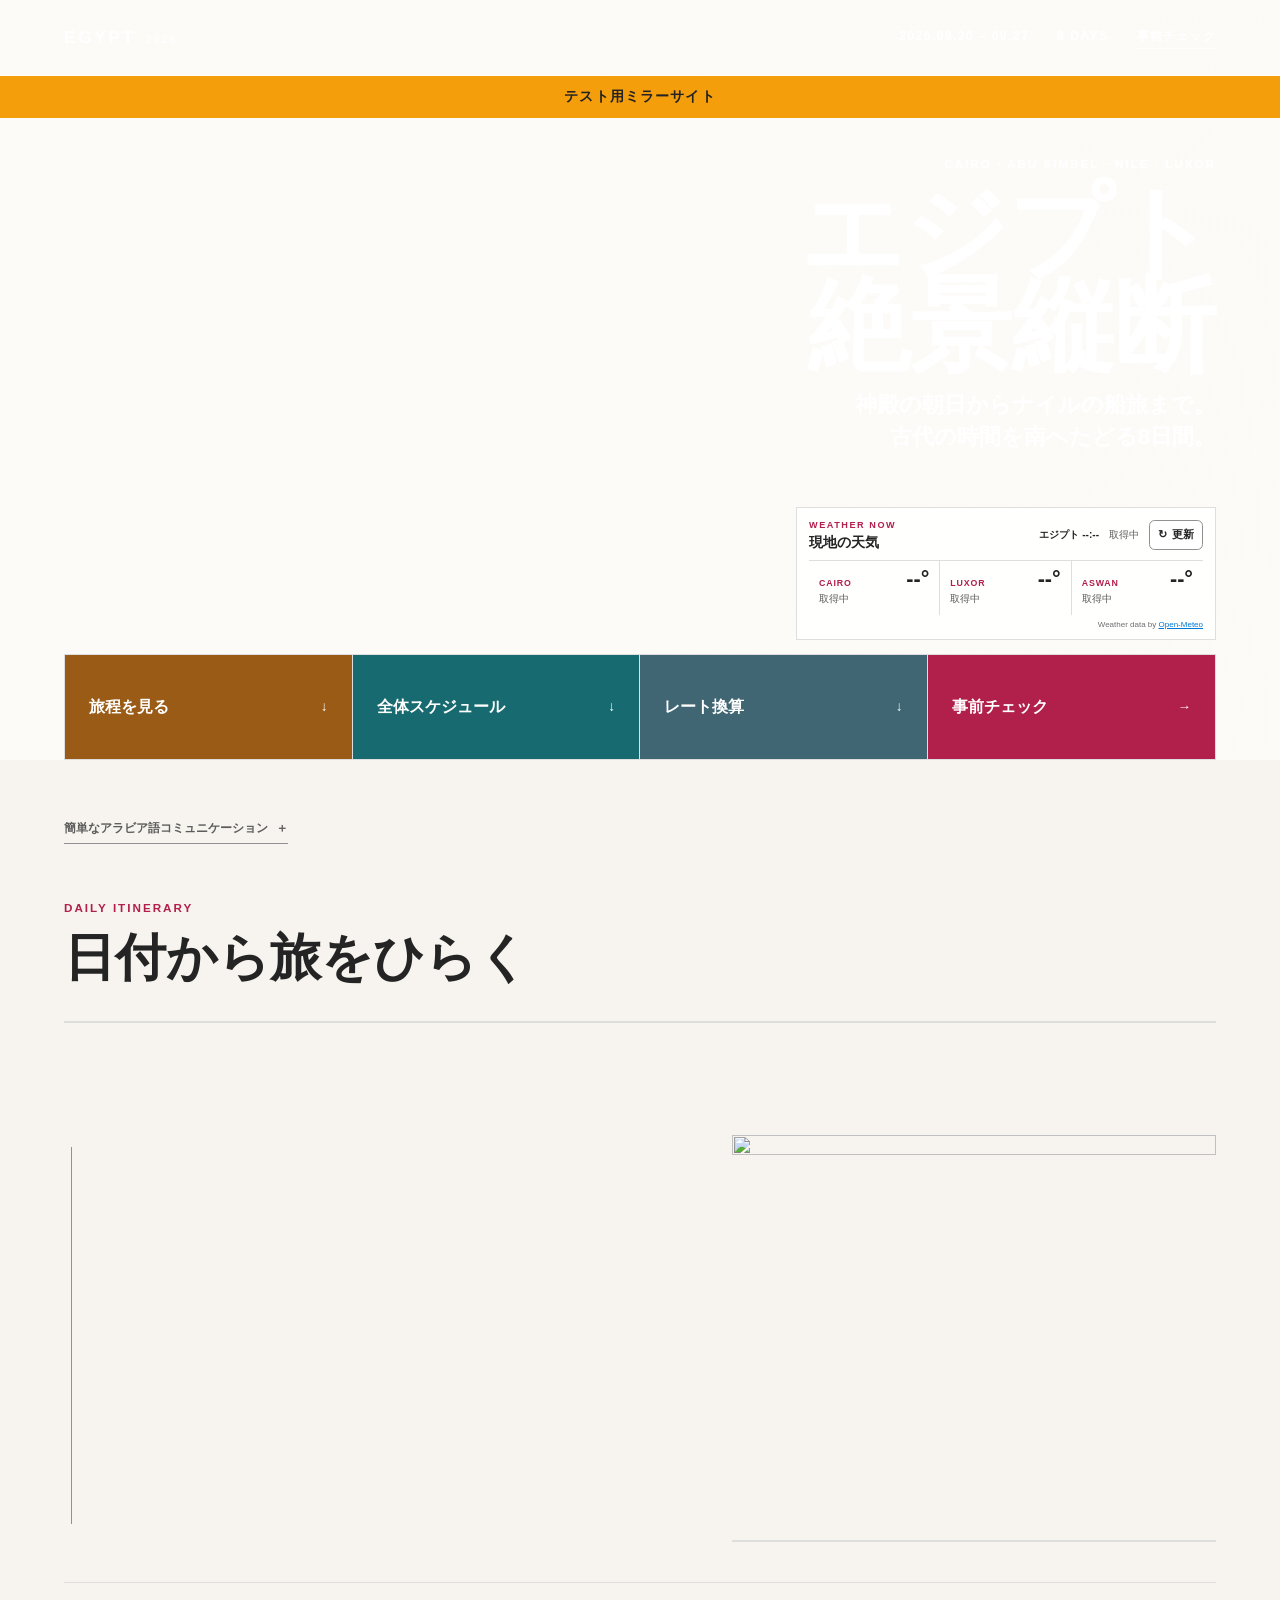
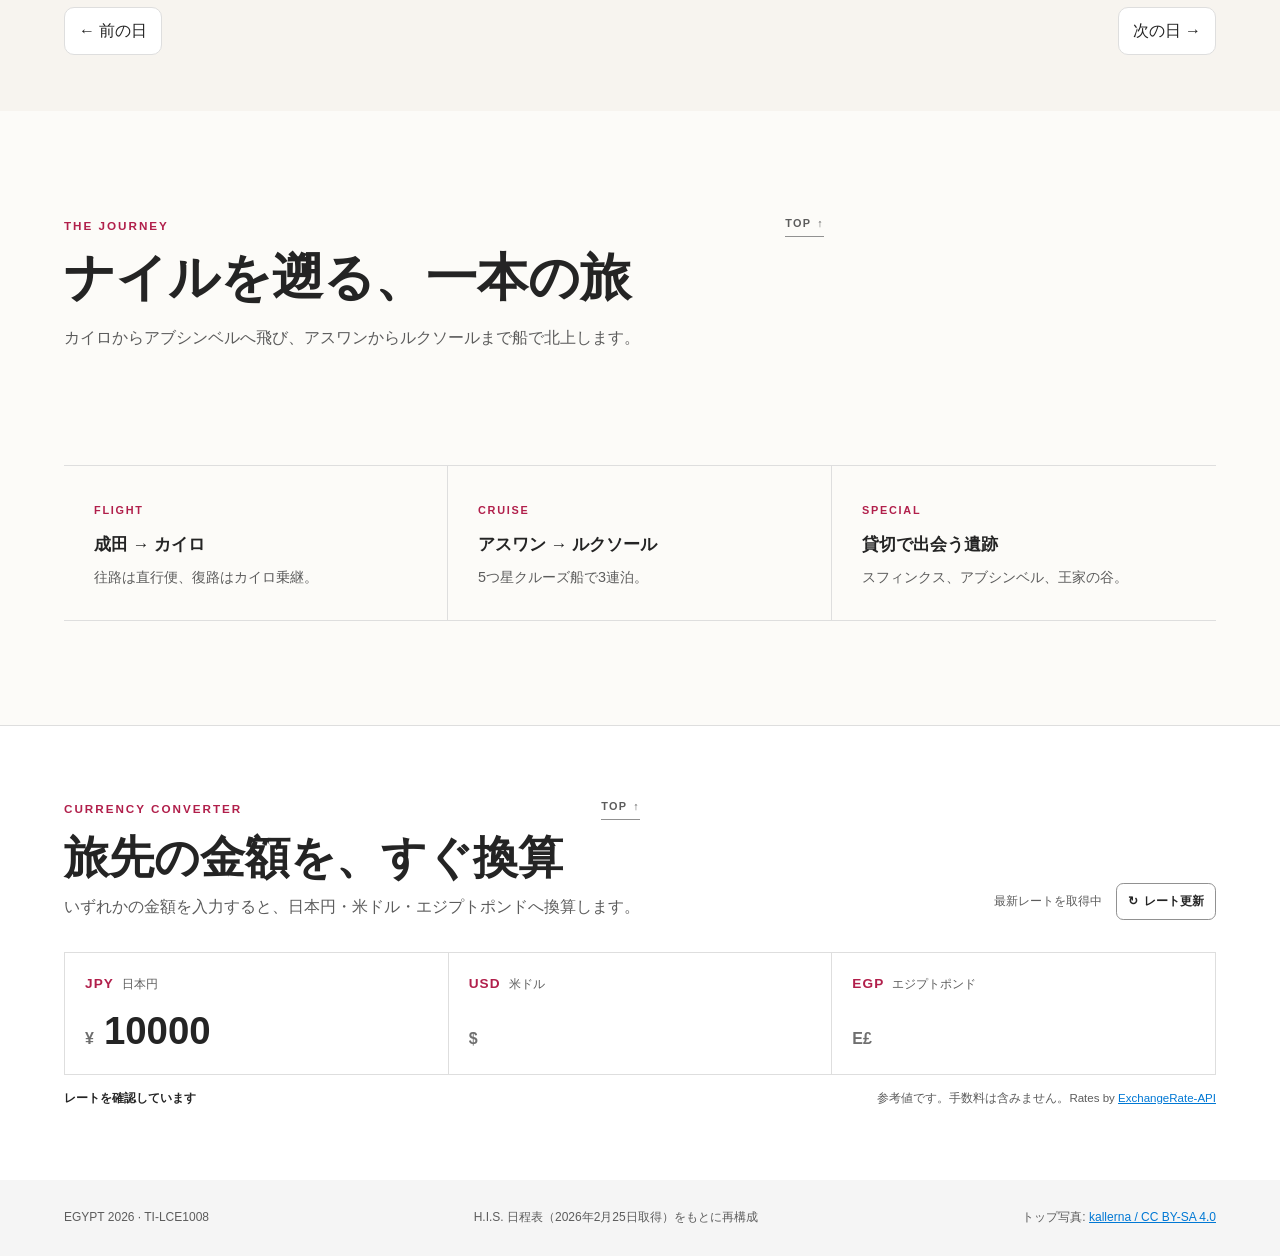
==== index.html @ c7ab78e2 "Add test mirror banner" ====
<!doctype html>
<html lang="ja">
<head>
  <meta charset="UTF-8">
  <meta name="viewport" content="width=device-width, initial-scale=1.0">
  <meta name="theme-color" content="#f7f4ef">
  <meta name="apple-mobile-web-app-capable" content="yes">
  <meta name="apple-mobile-web-app-status-bar-style" content="default">
  <link rel="icon" type="image/png" sizes="32x32" href="assets/icons/favicon-32.png">
  <link rel="icon" type="image/png" sizes="48x48" href="assets/icons/favicon-48.png">
  <link rel="apple-touch-icon" sizes="180x180" href="assets/icons/apple-touch-icon.png">
  <link rel="manifest" href="site.webmanifest">
  <title>Egypt 2026 | 旅のしおり</title>
  <style>
    :root {
      color-scheme: light;
      --cp-bg: #f7f4ef;
      --cp-bg-elevated: #fcfbf8;
      --cp-surface: #ffffff;
      --cp-surface-soft: #f5f5f5;
      --cp-border: #dedede;
      --cp-border-strong: #919191;
      --cp-text: #242424;
      --cp-text-muted: #5c5c5c;
      --cp-text-soft: #6f6f6f;
      --cp-accent: #b11f4b;
      --cp-accent-hover: #9a1a41;
      --cp-accent-soft: rgba(177, 31, 75, 0.08);
      --cp-accent-fg: #ffffff;
      --cp-success: #16a34a;
      --cp-danger: #dc2626;
      --cp-warning: #f59e0b;
      --cp-link: #0078d4;
      --cp-shadow: 0 18px 48px rgba(0, 0, 0, 0.12);
      --cp-overlay: rgba(255, 255, 255, 0.8);
      --cp-panel: rgba(255, 255, 255, 0.86);
      --cp-panel-strong: rgba(255, 255, 255, 0.96);
      --cp-sheen: rgba(255, 255, 255, 0.55);
      --cp-highlight: rgba(177, 31, 75, 0.12);
    }
  </style>
  <link rel="stylesheet" href="styles.css?v=20260817-13">
  <script src="app.js?v=20260817-6" defer></script>
</head>
<body>
  <header class="hero" id="top">
    <nav class="topbar" aria-label="メインナビゲーション">
      <a class="brand" href="#top"><span>EGYPT</span><small>2026</small></a>
      <div class="topbar-meta">
        <span>2026.09.20 – 09.27</span>
        <span>8 DAYS</span>
        <a class="topbar-link" href="checklist.html">事前チェック</a>
      </div>
    </nav>
    <div class="test-site-banner" role="note">テスト用ミラーサイト</div>
    <div class="hero-shade" aria-hidden="true"></div>
    <div class="hero-content">
      <p class="eyebrow">CAIRO · ABU SIMBEL · NILE · LUXOR</p>
      <h1><span>エジプト</span><span>絶景縦断</span></h1>
      <p class="hero-copy">神殿の朝日からナイルの船旅まで。<br>古代の時間を南へたどる8日間。</p>
    </div>
    <section class="weather-panel" aria-labelledby="weather-title">
      <div class="weather-heading">
        <div>
          <p class="eyebrow">WEATHER NOW</p>
          <h2 id="weather-title">現地の天気</h2>
        </div>
        <div class="weather-actions">
          <time id="egypt-time">エジプト --:--</time>
          <span id="weather-updated" aria-live="polite">取得中</span>
          <button class="weather-refresh" type="button" id="weather-refresh" aria-label="現在の天気を更新">
            <span aria-hidden="true">↻</span> 更新
          </button>
        </div>
      </div>
      <div class="weather-grid" id="weather-grid" aria-live="polite">
        <article class="weather-card"><span>CAIRO</span><strong>--°</strong><p>取得中</p></article>
        <article class="weather-card"><span>LUXOR</span><strong>--°</strong><p>取得中</p></article>
        <article class="weather-card"><span>ASWAN</span><strong>--°</strong><p>取得中</p></article>
      </div>
      <p class="weather-source">Weather data by <a href="https://open-meteo.com/" target="_blank" rel="noreferrer">Open-Meteo</a></p>
    </section>
    <div class="hero-stats" aria-label="旅行概要">
      <a href="#itinerary">旅程を見る <span aria-hidden="true">↓</span></a>
      <a href="#overview">全体スケジュール <span aria-hidden="true">↓</span></a>
      <a href="#currency">レート換算 <span aria-hidden="true">↓</span></a>
      <a href="checklist.html">事前チェック <span aria-hidden="true">→</span></a>
    </div>
  </header>

  <main>
    <section class="itinerary" id="itinerary" aria-labelledby="itinerary-title">
      <button class="itinerary-extra" type="button" id="arabic-open">
        簡単なアラビア語コミュニケーション <span aria-hidden="true">＋</span>
      </button>
      <div class="section-heading compact">
        <p class="eyebrow">DAILY ITINERARY</p>
        <h2 id="itinerary-title">日付から旅をひらく</h2>
      </div>
      <div class="date-strip" id="date-strip" role="tablist" aria-label="旅行日を選択"></div>

      <div class="day-stage" aria-live="polite">
        <div class="day-intro">
          <div class="day-number" id="day-number"></div>
          <div>
            <p class="day-location" id="day-location"></p>
            <h3 id="day-title"></h3>
            <p id="day-summary"></p>
          </div>
        </div>
        <div class="day-layout">
          <div class="timeline" id="timeline"></div>
          <aside class="day-aside">
            <figure class="day-image">
              <img id="day-image" src="" alt="">
              <figcaption id="day-caption"></figcaption>
            </figure>
            <div class="day-facts" id="day-facts"></div>
          </aside>
        </div>
        <div class="day-nav">
          <button type="button" class="nav-button" id="prev-day" aria-label="前の日を見る">← 前の日</button>
          <span id="day-progress"></span>
          <button type="button" class="nav-button" id="next-day" aria-label="次の日を見る">次の日 →</button>
        </div>
      </div>
    </section>

    <section class="overview" id="overview" aria-labelledby="overview-title">
      <div class="section-heading">
        <div class="section-kicker-row">
          <p class="eyebrow">THE JOURNEY</p>
          <a class="top-link" href="#top">TOP <span aria-hidden="true">↑</span></a>
        </div>
        <h2 id="overview-title">ナイルを遡る、一本の旅</h2>
        <p>カイロからアブシンベルへ飛び、アスワンからルクソールまで船で北上します。</p>
      </div>
      <div class="route" id="route" aria-label="全旅程ルート"></div>
      <div class="overview-bands">
        <article><span>FLIGHT</span><strong>成田 → カイロ</strong><p>往路は直行便、復路はカイロ乗継。</p></article>
        <article><span>CRUISE</span><strong>アスワン → ルクソール</strong><p>5つ星クルーズ船で3連泊。</p></article>
        <article><span>SPECIAL</span><strong>貸切で出会う遺跡</strong><p>スフィンクス、アブシンベル、王家の谷。</p></article>
      </div>
    </section>

    <section class="currency" id="currency" aria-labelledby="currency-title">
      <div class="currency-heading">
        <div>
          <div class="section-kicker-row">
            <p class="eyebrow">CURRENCY CONVERTER</p>
            <a class="top-link" href="#top">TOP <span aria-hidden="true">↑</span></a>
          </div>
          <h2 id="currency-title"><span>旅先の金額を、</span><span>すぐ換算</span></h2>
          <p>いずれかの金額を入力すると、日本円・米ドル・エジプトポンドへ換算します。</p>
        </div>
        <div class="currency-status">
          <span id="currency-updated" aria-live="polite">最新レートを取得中</span>
          <button class="currency-refresh" type="button" id="currency-refresh">
            <span aria-hidden="true">↻</span> レート更新
          </button>
        </div>
      </div>
      <div class="currency-fields" id="currency-fields">
        <label>
          <span><strong>JPY</strong> 日本円</span>
          <span class="currency-input"><small>¥</small><input type="number" min="0" step="1" inputmode="decimal" data-currency="JPY" value="10000" aria-label="日本円"></span>
        </label>
        <label>
          <span><strong>USD</strong> 米ドル</span>
          <span class="currency-input"><small>$</small><input type="number" min="0" step="0.01" inputmode="decimal" data-currency="USD" aria-label="米ドル"></span>
        </label>
        <label>
          <span><strong>EGP</strong> エジプトポンド</span>
          <span class="currency-input"><small>E£</small><input type="number" min="0" step="0.01" inputmode="decimal" data-currency="EGP" aria-label="エジプトポンド"></span>
        </label>
      </div>
      <div class="currency-meta">
        <p id="currency-rate">レートを確認しています</p>
        <p>参考値です。手数料は含みません。Rates by <a href="https://www.exchangerate-api.com/" target="_blank" rel="noreferrer">ExchangeRate-API</a></p>
      </div>
    </section>

  </main>

  <footer>
    <p>EGYPT 2026 · TI-LCE1008</p>
    <p>H.I.S. 日程表（2026年2月25日取得）をもとに再構成</p>
    <p>トップ写真: <a href="https://commons.wikimedia.org/wiki/File:The_Sphinx_and_Pyramid_of_Khafre.jpg" target="_blank" rel="noreferrer">kallerna / CC BY-SA 4.0</a></p>
  </footer>

  <dialog class="place-dialog" id="place-dialog" aria-labelledby="place-title">
    <button type="button" class="dialog-close" id="dialog-close" aria-label="詳細を閉じる">×</button>
    <div class="dialog-media">
      <img id="place-image" src="" alt="">
      <a class="dialog-credit" id="place-credit" href="#" target="_blank" rel="noreferrer" hidden></a>
    </div>
    <div class="dialog-content">
      <p class="eyebrow" id="place-kicker"></p>
      <h2 id="place-title"></h2>
      <p class="place-description" id="place-description"></p>
      <div class="place-section">
        <h3>見どころ</h3>
        <ul id="place-highlights"></ul>
      </div>
      <div class="place-meta" id="place-meta"></div>
    </div>
  </dialog>

  <dialog class="arabic-dialog" id="arabic-dialog" aria-labelledby="arabic-title">
    <button type="button" class="dialog-close" id="arabic-close" aria-label="アラビア語コミュニケーションを閉じる">×</button>
    <div class="arabic-content">
      <p class="eyebrow">ARABIC PHRASES</p>
      <h2 id="arabic-title"><span>簡単なアラビア語</span><span>コミュニケーション</span></h2>
      <dl class="arabic-phrases">
        <div><dt>ありがとう</dt><dd>シュクラン</dd></div>
        <div><dt>はい（Yes）</dt><dd>アイワ</dd></div>
        <div><dt>いいえ（No）</dt><dd>ラー</dd></div>
        <div><dt>いいえ、結構です</dt><dd>ラー、シュクラン</dd></div>
        <div><dt>お願いします、すいません</dt><dd>ミナファドラク <small>女性に対しては「ミナファドリッキ」</small></dd></div>
        <div><dt>こんにちは</dt><dd>サラーム・アレイコム</dd></div>
        <div><dt>こんにちは（返答）</dt><dd>ワ・アレイコム・サラーム <small>挨拶をされた時の返事</small></dd></div>
        <div><dt>さようなら</dt><dd>マア・ッサラーマ</dd></div>
        <div><dt>これはいくらですか？</dt><dd>ビカム・ディー？</dd></div>
        <div><dt>これをください</dt><dd>アーイズ・ダー <small>女性は「アーイザ・ディー」</small></dd></div>
        <div><dt>高すぎます</dt><dd>ガーリ・アウィ</dd></div>
        <div><dt>トイレはどこですか？</dt><dd>エル・ハンマーム・フェーン？</dd></div>
        <div><dt>助けてください</dt><dd>サーイドニー</dd></div>
        <div><dt>大丈夫です</dt><dd>タマーム</dd></div>
        <div><dt>水をください</dt><dd>マイヤ、ミン・ファドラク</dd></div>
      </dl>
    </div>
  </dialog>
</body>
</html>
---- styles.css ----
* { box-sizing: border-box; }
:root { --page-gutter: max(24px, 5vw, calc((100vw - 1280px) / 2)); }
html { scroll-behavior: smooth; }
body {
  margin: 0;
  background: var(--cp-bg);
  color: var(--cp-text);
  font-family: "Segoe UI", Aptos, Calibri, -apple-system, BlinkMacSystemFont, sans-serif;
  line-height: 1.65;
}
button, a { font: inherit; }
button { color: inherit; }
a { color: inherit; }
img { display: block; max-width: 100%; }

.hero {
  position: relative;
  min-height: min(760px, 92vh);
  overflow: hidden;
  background: var(--cp-bg-elevated) url("assets/pyramids.jpg") center 42% / cover no-repeat;
  color: var(--cp-accent-fg);
}
.hero-shade {
  position: absolute;
  inset: 0;
  background: linear-gradient(90deg, var(--cp-overlay), transparent), linear-gradient(0deg, var(--cp-overlay), transparent);
  mix-blend-mode: multiply;
}
.topbar {
  position: relative;
  z-index: 2;
  display: flex;
  align-items: center;
  justify-content: space-between;
  min-height: 76px;
  padding: 0 var(--page-gutter);
  border-bottom: 1px solid var(--cp-sheen);
}
.brand { display: inline-flex; align-items: baseline; gap: 10px; text-decoration: none; font-weight: 800; }
.brand span { font-size: 1.05rem; letter-spacing: .18em; }
.brand small { font-size: .7rem; letter-spacing: .14em; opacity: .8; }
.topbar-meta { display: flex; gap: 28px; font-size: .78rem; font-weight: 700; letter-spacing: .1em; }
.topbar-link { padding-bottom: 2px; border-bottom: 1px solid var(--cp-sheen); text-decoration: none; }
.topbar-link:hover { border-color: var(--cp-accent-fg); }
.test-site-banner {
  position: relative;
  z-index: 3;
  padding: 9px var(--page-gutter);
  background: var(--cp-warning);
  color: #242424;
  font-size: .9rem;
  font-weight: 800;
  letter-spacing: .08em;
  text-align: center;
}
.hero-content {
  position: relative;
  z-index: 2;
  width: min(calc(680px + var(--page-gutter)), 58vw);
  margin-left: auto;
  padding: clamp(28px, 4vh, 44px) var(--page-gutter) 140px 0;
  text-align: right;
}
.eyebrow { margin: 0 0 12px; color: var(--cp-accent); font-size: .73rem; font-weight: 800; letter-spacing: .17em; }
.hero .eyebrow { color: var(--cp-accent-fg); }
.hero h1 { margin: 0; font-size: clamp(4rem, 8vw, 7.4rem); line-height: .92; letter-spacing: 0; }
.hero h1 span { display: block; white-space: nowrap; }
.hero-copy { margin: 16px 0 0; font-size: clamp(1rem, 1.7vw, 1.35rem); font-weight: 600; line-height: 1.45; }
.hero-stats {
  position: absolute;
  z-index: 3;
  right: var(--page-gutter);
  bottom: 0;
  left: var(--page-gutter);
  display: grid;
  grid-template-columns: repeat(4, minmax(0, 1fr));
  background: var(--cp-panel-strong);
  color: var(--cp-text);
  border: 1px solid var(--cp-border);
}
.hero-stats > * { min-height: 104px; padding: 20px 24px; border-right: 1px solid var(--cp-border); }
.hero-stats > *:last-child { border-right: 0; }
.hero-stats div { display: flex; align-items: baseline; gap: 10px; }
.hero-stats strong { color: var(--cp-accent); font-size: 2rem; line-height: 1; }
.hero-stats span { color: var(--cp-text-muted); font-size: .85rem; font-weight: 700; }
.hero-stats a { display: flex; align-items: center; justify-content: space-between; background: var(--cp-panel-strong); color: var(--cp-text); font-weight: 800; text-decoration: none; }
.hero-stats > :nth-child(1) { color: #ffffff; background: #9a5b16; }
.hero-stats > :nth-child(2) { color: #ffffff; background: #176b70; }
.hero-stats > :nth-child(3) { color: #ffffff; background: #3f6672; }
.hero-stats > :nth-child(4) { color: var(--cp-accent-fg); background: var(--cp-accent); }
.hero-stats > :nth-child(1):hover { background: #7d4710; }
.hero-stats > :nth-child(2):hover { background: #10575b; }
.hero-stats > :nth-child(3):hover { background: #31535d; }
.hero-stats > :nth-child(4):hover { background: var(--cp-accent-hover); }
.hero-stats a span { color: currentColor; }

.weather-panel { position: absolute; z-index: 3; right: var(--page-gutter); bottom: 120px; width: min(420px, 70vw); padding: 10px 12px 8px; background: var(--cp-panel); color: var(--cp-text); border: 1px solid var(--cp-border); backdrop-filter: blur(10px); }
.weather-heading { display: flex; align-items: center; justify-content: space-between; gap: 16px; margin-bottom: 8px; }
.weather-heading .eyebrow { margin: 0; color: var(--cp-accent); font-size: .57rem; }
.weather-heading h2 { margin: 1px 0 0; font-size: .9rem; line-height: 1.2; }
.weather-actions { display: flex; align-items: center; gap: 10px; }
.weather-actions > span, .weather-actions time { color: var(--cp-text-muted); font-size: .63rem; white-space: nowrap; }
.weather-actions time { color: var(--cp-text); font-weight: 800; }
.weather-refresh { display: inline-flex; align-items: center; gap: 5px; min-height: 30px; padding: 4px 8px; border: 1px solid var(--cp-border-strong); border-radius: .35rem; background: var(--cp-surface); font-size: .66rem; font-weight: 800; cursor: pointer; }
.weather-refresh:hover:not(:disabled) { border-color: var(--cp-accent); color: var(--cp-accent); }
.weather-refresh:disabled { opacity: .55; cursor: wait; }
.weather-refresh.is-loading span { animation: weather-spin .8s linear infinite; }
.weather-grid { display: grid; grid-template-columns: repeat(3, 1fr); border-top: 1px solid var(--cp-border); }
.weather-card { display: grid; grid-template-columns: 1fr auto; align-items: baseline; gap: 1px 10px; min-height: 45px; padding: 7px 10px; border-right: 1px solid var(--cp-border); }
.weather-card:last-child { border-right: 0; }
.weather-card span { color: var(--cp-accent); font-size: .55rem; font-weight: 800; letter-spacing: .1em; }
.weather-card strong { grid-row: 1 / 3; grid-column: 2; font-size: 1.35rem; line-height: 1; }
.weather-card p { margin: 0; color: var(--cp-text-muted); font-size: .63rem; }
.weather-card.is-unavailable strong { color: var(--cp-text-soft); }
.weather-source { margin: 3px 0 0; color: var(--cp-text-soft); font-size: .5rem; text-align: right; }
.weather-source a { color: var(--cp-link); }
@keyframes weather-spin { to { transform: rotate(360deg); } }

main > section { padding: 104px var(--page-gutter); }
.section-heading { max-width: 760px; margin-bottom: 52px; }
.section-heading.compact { margin-bottom: 34px; }
.section-kicker-row { display: flex; align-items: center; justify-content: space-between; gap: 24px; }
.section-kicker-row .eyebrow { margin-bottom: 12px; }
.top-link { display: inline-flex; align-items: center; gap: 6px; margin-bottom: 12px; padding-bottom: 3px; border-bottom: 1px solid var(--cp-border-strong); color: var(--cp-text-muted); font-size: .68rem; font-weight: 800; letter-spacing: .12em; text-decoration: none; white-space: nowrap; }
.top-link:hover { border-color: var(--cp-accent); color: var(--cp-accent); }
.section-heading h2 { margin: 0; font-size: clamp(2.1rem, 4vw, 3.6rem); line-height: 1.12; letter-spacing: 0; }
.section-heading > p:last-child { margin: 18px 0 0; color: var(--cp-text-muted); font-size: 1.02rem; }
.currency { padding-top: 72px; padding-bottom: 72px; background: var(--cp-surface); border-top: 1px solid var(--cp-border); }
.currency-heading { display: flex; align-items: end; justify-content: space-between; gap: 40px; margin-bottom: 32px; }
.currency-heading h2 { margin: 0; font-size: clamp(2rem, 3.5vw, 3.2rem); line-height: 1.12; }
.currency-heading h2 span { white-space: nowrap; }
.currency-heading h2 + p { margin: 12px 0 0; color: var(--cp-text-muted); }
.currency-status { display: flex; align-items: center; gap: 14px; flex: none; }
.currency-status > span { color: var(--cp-text-muted); font-size: .72rem; white-space: nowrap; }
.currency-refresh { display: inline-flex; align-items: center; gap: 6px; padding: 8px 11px; border: 1px solid var(--cp-border-strong); border-radius: .45rem; background: var(--cp-surface); font-size: .72rem; font-weight: 800; cursor: pointer; }
.currency-refresh:hover:not(:disabled) { border-color: var(--cp-accent); color: var(--cp-accent); }
.currency-refresh:disabled { opacity: .55; cursor: wait; }
.currency-refresh.is-loading span { animation: weather-spin .8s linear infinite; }
.currency-fields { display: grid; grid-template-columns: repeat(3, minmax(0, 1fr)); border-top: 1px solid var(--cp-border); border-left: 1px solid var(--cp-border); }
.currency-fields > label { min-width: 0; padding: 20px; border-right: 1px solid var(--cp-border); border-bottom: 1px solid var(--cp-border); }
.currency-fields label > span:first-child { display: flex; align-items: baseline; gap: 8px; color: var(--cp-text-muted); font-size: .75rem; }
.currency-fields label > span:first-child strong { color: var(--cp-accent); font-size: .85rem; letter-spacing: .08em; }
.currency-input { display: grid; grid-template-columns: auto minmax(0, 1fr); gap: 10px; align-items: baseline; margin-top: 12px; }
.currency-input small { color: var(--cp-text-soft); font-size: 1rem; font-weight: 800; }
.currency-input input { width: 100%; min-width: 0; padding: 0; border: 0; outline: 0; background: transparent; color: var(--cp-text); font: inherit; font-size: clamp(1.55rem, 3vw, 2.4rem); font-weight: 700; line-height: 1.2; font-variant-numeric: tabular-nums; }
.currency-input:focus-within { box-shadow: inset 0 -2px var(--cp-accent); }
.currency-meta { display: flex; justify-content: space-between; gap: 24px; margin-top: 14px; color: var(--cp-text-muted); font-size: .72rem; }
.currency-meta p { margin: 0; }
.currency-meta p:first-child { color: var(--cp-text); font-weight: 700; }
.currency-meta a { color: var(--cp-link); white-space: nowrap; }
.overview { background: var(--cp-bg-elevated); }
.route { display: grid; grid-template-columns: repeat(4, minmax(0, 1fr)); gap: 16px; padding: 20px 0 42px; counter-reset: route-day; }
.route-stop { position: relative; display: grid; grid-template-columns: 1fr auto; grid-template-rows: 148px auto auto auto; min-width: 0; padding: 0 18px 18px; overflow: hidden; border: 1px solid var(--cp-border); background: var(--cp-surface); color: var(--cp-text); text-align: left; cursor: pointer; transition: border-color .2s ease, transform .2s ease, box-shadow .2s ease; }
.route-stop img { grid-column: 1 / -1; width: calc(100% + 36px); height: 148px; margin: 0 -18px 15px; object-fit: cover; }
.route-stop::after { content: "→"; position: absolute; top: 12px; right: 12px; display: grid; width: 30px; height: 30px; place-items: center; border-radius: 50%; background: var(--cp-panel-strong); color: var(--cp-accent); font-weight: 800; }
.route-day { color: var(--cp-accent); font-size: .68rem; font-weight: 800; letter-spacing: .08em; }
.route-date { justify-self: end; color: var(--cp-text-soft); font-size: .68rem; font-weight: 700; }
.route-stop strong { grid-column: 1 / -1; display: block; margin-top: 7px; font-size: 1rem; }
.route-stop small { grid-column: 1 / -1; display: block; margin-top: 3px; overflow: hidden; color: var(--cp-text-muted); font-size: .76rem; line-height: 1.45; text-overflow: ellipsis; white-space: nowrap; }
.route-stop:hover { border-color: var(--cp-accent); box-shadow: 0 12px 28px rgba(0, 0, 0, .08); transform: translateY(-3px); }
.route-stop:focus-visible { border-color: var(--cp-accent); }
.overview-bands { display: grid; grid-template-columns: repeat(3, 1fr); border-top: 1px solid var(--cp-border); border-bottom: 1px solid var(--cp-border); }
.overview-bands article { padding: 30px; border-right: 1px solid var(--cp-border); }
.overview-bands article:last-child { border-right: 0; }
.overview-bands span { color: var(--cp-accent); font-size: .68rem; font-weight: 800; letter-spacing: .16em; }
.overview-bands strong { display: block; margin-top: 8px; font-size: 1.05rem; }
.overview-bands p { margin: 8px 0 0; color: var(--cp-text-muted); font-size: .9rem; }

.itinerary { padding-bottom: 56px; }
.itinerary-extra { display: flex; align-items: center; width: fit-content; gap: 8px; margin: -46px 0 54px; padding: 0 0 5px; border: 0; border-bottom: 1px solid var(--cp-border-strong); background: transparent; color: var(--cp-text-muted); font-size: .76rem; font-weight: 700; cursor: pointer; }
.itinerary-extra:hover { border-color: var(--cp-accent); color: var(--cp-accent); }
.date-strip { display: grid; grid-template-columns: repeat(8, 1fr); border: 1px solid var(--cp-border); background: var(--cp-surface); }
.date-button { min-width: 0; padding: 18px 8px; border: 0; border-right: 1px solid var(--cp-border); background: transparent; cursor: pointer; }
.date-button:last-child { border-right: 0; }
.date-button span { display: block; color: var(--cp-text-muted); font-size: .68rem; font-weight: 700; }
.date-button strong { display: block; margin: 4px 0 2px; font-size: 1rem; }
.date-button small { color: var(--cp-text-soft); font-size: .7rem; }
.date-button:hover { background: var(--cp-accent-soft); }
.date-button[aria-selected="true"] { background: var(--cp-accent); color: var(--cp-accent-fg); }
.date-button[aria-selected="true"] span, .date-button[aria-selected="true"] small { color: var(--cp-accent-fg); }
.day-stage { padding-top: 56px; }
.day-intro { display: grid; grid-template-columns: 110px minmax(0, 760px); gap: 30px; align-items: start; margin-bottom: 42px; }
.day-number { color: var(--cp-accent); font-size: 4.8rem; font-weight: 800; line-height: .82; }
.day-location { margin: 0 0 6px; color: var(--cp-accent); font-size: .75rem; font-weight: 800; letter-spacing: .13em; }
.day-intro h3 { margin: 0; font-size: clamp(2rem, 3.6vw, 3.35rem); line-height: 1.15; }
.day-intro h3 + p { max-width: 680px; margin: 14px 0 0; color: var(--cp-text-muted); }
.day-layout { display: grid; grid-template-columns: minmax(0, 1.1fr) minmax(340px, .9fr); gap: clamp(40px, 6vw, 90px); }
.timeline { position: relative; padding-left: 32px; }
.timeline::before { content: ""; position: absolute; top: 12px; bottom: 18px; left: 7px; width: 1px; background: var(--cp-border-strong); }
.timeline-item { position: relative; display: grid; grid-template-columns: 82px 1fr; gap: 20px; min-height: 105px; padding-bottom: 28px; }
.timeline-item::before { content: ""; position: absolute; top: 7px; left: -30px; width: 11px; height: 11px; border: 3px solid var(--cp-bg); border-radius: 50%; background: var(--cp-accent); box-shadow: 0 0 0 1px var(--cp-accent); }
.timeline-time { color: var(--cp-accent); font-size: .78rem; font-weight: 800; }
.timeline-body h4 { margin: 0; font-size: 1.05rem; }
.timeline-body p { margin: 6px 0 0; color: var(--cp-text-muted); font-size: .9rem; }
.place-button { display: inline-flex; align-items: center; gap: 8px; margin-top: 12px; padding: 8px 12px; border: 1px solid var(--cp-border-strong); border-radius: .625rem; background: var(--cp-surface); color: var(--cp-accent); font-size: .78rem; font-weight: 800; cursor: pointer; }
.place-button:hover { border-color: var(--cp-accent); background: var(--cp-accent-soft); }
.day-aside { position: sticky; top: 24px; align-self: start; min-width: 0; }
.day-image { margin: 0; }
.day-image img { width: 100%; aspect-ratio: 4 / 3; object-fit: cover; }
.day-image figcaption { padding: 12px 2px; color: var(--cp-text-muted); font-size: .78rem; }
.day-facts { display: grid; grid-template-columns: repeat(2, 1fr); margin-top: 18px; border: 1px solid var(--cp-border); background: var(--cp-surface); }
.fact { min-height: 100px; padding: 18px; border-right: 1px solid var(--cp-border); }
.fact:last-child { border-right: 0; }
.fact span { color: var(--cp-accent); font-size: .65rem; font-weight: 800; letter-spacing: .12em; }
.fact strong { display: block; margin-top: 7px; font-size: .88rem; }
.day-nav { display: flex; align-items: center; justify-content: space-between; margin-top: 40px; padding-top: 24px; border-top: 1px solid var(--cp-border); }
.nav-button { padding: 10px 14px; border: 1px solid var(--cp-border); border-radius: .625rem; background: var(--cp-surface); cursor: pointer; }
.nav-button:hover:not(:disabled) { border-color: var(--cp-accent); color: var(--cp-accent); }
.nav-button:disabled { opacity: .35; cursor: default; }
#day-progress { color: var(--cp-text-muted); font-size: .78rem; font-weight: 700; }

.essential-grid { display: grid; grid-template-columns: repeat(4, 1fr); border-top: 1px solid var(--cp-border); }
.essential-grid article { padding: 22px; border-right: 1px solid var(--cp-border); }
.essential-grid article:last-child { border-right: 0; }
.essential-grid span { color: var(--cp-accent); font-weight: 800; }
.essential-grid h3 { margin: 10px 0 5px; font-size: 1.05rem; }
.essential-grid p { margin: 0; color: var(--cp-text-muted); font-size: .84rem; }
footer { display: flex; justify-content: space-between; gap: 24px; padding: 28px var(--page-gutter); background: var(--cp-surface-soft); color: var(--cp-text-muted); font-size: .75rem; }
footer p { margin: 0; }
footer a { color: var(--cp-link); }

.checklist-page { min-height: 100vh; background: var(--cp-bg); }
.checklist-header { padding: 0 var(--page-gutter) 44px; background: var(--cp-bg-elevated); border-bottom: 1px solid var(--cp-border); }
.checklist-header .topbar { margin: 0 calc(var(--page-gutter) * -1); color: var(--cp-text); border-color: var(--cp-border); }
.checklist-header .topbar-link:hover { border-color: var(--cp-accent); color: var(--cp-accent); }
.checklist-title { max-width: 820px; padding-top: 48px; }
.checklist-title h1 { margin: 0; font-size: clamp(2.5rem, 4.5vw, 4.2rem); line-height: 1.02; }
.checklist-title > p:last-child { max-width: 620px; margin: 14px 0 0; color: var(--cp-text-muted); }
.checklist-main { padding: 28px var(--page-gutter) 72px; }
.checklist-main > section { padding-right: 0; padding-left: 0; }
.preflight-notes { padding: 22px 0 48px; }
.travel-schedule { padding: 48px 0; border-top: 1px solid var(--cp-border); }
.packing-checklist { padding-top: 48px; border-top: 1px solid var(--cp-border); }
.checklist-page .section-heading { margin-bottom: 24px; }
.checklist-page .section-heading h2 { font-size: clamp(1.8rem, 3vw, 2.7rem); }
.checklist-section-heading > p:last-child { max-width: 680px; }
.schedule-layout { display: grid; grid-template-columns: minmax(0, 1.15fr) minmax(320px, .85fr); gap: 24px; align-items: stretch; }
.schedule-times { display: grid; grid-template-columns: repeat(2, minmax(0, 1fr)); border-top: 1px solid var(--cp-border); border-left: 1px solid var(--cp-border); background: var(--cp-surface); }
.schedule-times label { display: grid; grid-template-columns: minmax(0, 1fr) auto; gap: 16px; align-items: center; min-height: 72px; padding: 14px 18px; border-right: 1px solid var(--cp-border); border-bottom: 1px solid var(--cp-border); }
.schedule-times span { color: var(--cp-text-muted); font-size: .75rem; font-weight: 800; }
.schedule-times input { width: 116px; min-width: 0; padding: 8px 9px; border: 1px solid var(--cp-border-strong); border-radius: .45rem; background: var(--cp-bg-elevated); color: var(--cp-text); font: inherit; font-variant-numeric: tabular-nums; }
.parking-guide { padding: 20px 22px; border: 1px solid var(--cp-border); background: var(--cp-surface-soft); }
.parking-guide h3 { margin: 0 0 14px; font-size: 1.05rem; }
.parking-guide div + div { margin-top: 12px; }
.parking-guide div > strong { color: var(--cp-accent); font-size: .75rem; }
.parking-guide p { margin: 3px 0 0; color: var(--cp-text-muted); font-size: .82rem; }
.parking-guide a { display: flex; align-items: center; justify-content: space-between; gap: 16px; margin-top: 18px; padding-top: 14px; border-top: 1px solid var(--cp-border); color: var(--cp-link); text-decoration: none; }
.parking-guide a span { color: var(--cp-text-muted); font-size: .75rem; font-weight: 700; }
.parking-guide a strong { font-size: 1.05rem; font-variant-numeric: tabular-nums; }
.checklist-toolbar { position: sticky; z-index: 4; top: 0; display: grid; grid-template-columns: minmax(220px, 1fr) auto auto; gap: 20px; align-items: center; padding: 18px 0; background: var(--cp-bg); border-bottom: 1px solid var(--cp-border); }
.progress-copy { display: flex; align-items: baseline; gap: 12px; }
.progress-copy strong { color: var(--cp-accent); font-size: 1.55rem; }
.progress-copy span { color: var(--cp-text-muted); font-size: .82rem; }
.progress-track { height: 6px; margin-top: 8px; overflow: hidden; border-radius: .625rem; background: var(--cp-border); }
.progress-bar { width: 0; height: 100%; background: var(--cp-accent); transition: width .2s ease; }
.filter-group { display: flex; padding: 3px; border: 1px solid var(--cp-border); border-radius: .625rem; background: var(--cp-surface); }
.filter-button { padding: 7px 12px; border: 0; border-radius: .45rem; background: transparent; color: var(--cp-text-muted); font-size: .78rem; font-weight: 700; cursor: pointer; }
.filter-button[aria-pressed="true"] { background: var(--cp-accent); color: var(--cp-accent-fg); }
.reset-button { padding: 10px 12px; border: 1px solid var(--cp-border); border-radius: .625rem; background: var(--cp-surface); font-size: .78rem; cursor: pointer; }
.reset-button:hover { border-color: var(--cp-danger); color: var(--cp-danger); }
.checklist-grid { display: grid; grid-template-columns: repeat(auto-fit, minmax(min(100%, 420px), 1fr)); gap: 18px; margin-top: 24px; }
.checklist-group { min-width: 0; border: 1px solid var(--cp-border); border-radius: 16px; background: var(--cp-surface); overflow: hidden; }
.checklist-group header { display: flex; align-items: center; justify-content: space-between; padding: 17px 20px; border-bottom: 1px solid var(--cp-border); }
.checklist-group h2 { margin: 0; font-size: 1.15rem; }
.group-count { color: var(--cp-text-muted); font-size: .74rem; font-weight: 700; }
.check-items { display: grid; }
.check-item { display: grid; grid-template-columns: 26px minmax(0, 1fr) auto; gap: 12px; align-items: start; min-height: 54px; padding: 13px 20px; border-bottom: 1px solid var(--cp-border); cursor: pointer; }
.check-item:last-child { border-bottom: 0; }
.check-item:hover { background: var(--cp-accent-soft); }
.check-item input { width: 20px; height: 20px; margin: 2px 0 0; accent-color: var(--cp-accent); }
.check-item > span:not(.bag) { min-width: 0; overflow-wrap: anywhere; }
.check-item strong { display: block; font-size: .92rem; }
.check-item small { display: block; margin-top: 3px; color: var(--cp-text-muted); font-size: .76rem; }
.check-item .bag { padding: 2px 7px; border: 1px solid var(--cp-border); border-radius: .625rem; color: var(--cp-text-soft); font-size: .65rem; white-space: nowrap; }
.check-item:has(input:checked) strong { color: var(--cp-text-muted); text-decoration: line-through; }
.check-item.is-hidden { display: none; }
.custom-item-row { display: grid; grid-template-columns: minmax(0, 1fr) 46px; border-bottom: 1px solid var(--cp-border); }
.custom-item-row.is-hidden { display: none; }
.custom-item-row:last-child { border-bottom: 0; }
.custom-item-row .check-item { border-bottom: 0; }
.custom-delete { align-self: stretch; width: 46px; border: 0; border-left: 1px solid var(--cp-border); background: transparent; color: var(--cp-text-soft); font-size: 1.2rem; cursor: pointer; }
.custom-delete:hover { background: var(--cp-accent-soft); color: var(--cp-danger); }
.custom-panel { display: grid; grid-template-columns: 1fr auto; gap: 12px; margin-top: 24px; padding: 18px; border: 1px solid var(--cp-border); border-radius: 16px; background: var(--cp-surface); }
.custom-panel label { grid-column: 1 / -1; font-size: .8rem; font-weight: 800; }
.custom-panel input { min-width: 0; padding: 11px 13px; border: 1px solid var(--cp-border-strong); border-radius: .625rem; background: var(--cp-bg-elevated); color: var(--cp-text); }
.add-button { padding: 10px 18px; border: 0; border-radius: .625rem; background: var(--cp-accent); color: var(--cp-accent-fg); font-weight: 800; cursor: pointer; }
.add-button:hover { background: var(--cp-accent-hover); }
.empty-state { display: none; padding: 56px 20px; text-align: center; color: var(--cp-text-muted); }
.empty-state.is-visible { display: block; }
.checklist-note { margin: 28px 0 0; padding: 20px 0; border-top: 1px solid var(--cp-border); color: var(--cp-text-muted); font-size: .8rem; }
.checklist-top-row { display: flex; justify-content: flex-end; margin-top: 14px; }

.place-dialog { width: min(1040px, calc(100vw - 32px)); max-height: calc(100vh - 32px); padding: 0; overflow: hidden; border: 1px solid var(--cp-border); border-radius: 16px; background: var(--cp-surface); color: var(--cp-text); box-shadow: var(--cp-shadow); }
.place-dialog::backdrop { background: var(--cp-overlay); backdrop-filter: blur(6px); }
.place-dialog[open] { display: grid; grid-template-columns: minmax(300px, .85fr) minmax(0, 1.15fr); }
.dialog-close { position: absolute; z-index: 2; top: 14px; right: 14px; width: 42px; height: 42px; border: 1px solid var(--cp-border); border-radius: 50%; background: var(--cp-panel-strong); font-size: 1.5rem; line-height: 1; cursor: pointer; }
.dialog-close:hover { background: var(--cp-accent); color: var(--cp-accent-fg); }
.dialog-media { position: relative; min-height: 620px; background: var(--cp-surface-soft); }
.dialog-media img { width: 100%; height: 100%; object-fit: cover; }
.dialog-credit { position: absolute; right: 10px; bottom: 10px; left: 10px; padding: 7px 9px; background: rgba(0, 0, 0, .7); color: #ffffff; font-size: .62rem; line-height: 1.35; text-decoration: none; }
.dialog-credit:hover { text-decoration: underline; }
.dialog-content { overflow-y: auto; padding: clamp(36px, 5vw, 64px); }
.dialog-content h2 { margin: 0; font-size: clamp(2rem, 4vw, 3.3rem); line-height: 1.12; }
.place-description { margin: 20px 0 0; color: var(--cp-text-muted); font-size: 1rem; }
.place-section { margin-top: 34px; padding-top: 24px; border-top: 1px solid var(--cp-border); }
.place-section h3 { margin: 0 0 12px; font-size: .8rem; letter-spacing: .1em; }
.place-section ul { display: grid; gap: 10px; margin: 0; padding-left: 20px; }
.place-meta { display: grid; grid-template-columns: repeat(2, 1fr); margin-top: 34px; border: 1px solid var(--cp-border); }
.place-meta div { padding: 16px; border-right: 1px solid var(--cp-border); }
.place-meta div:last-child { border-right: 0; }
.place-meta span { display: block; color: var(--cp-accent); font-size: .65rem; font-weight: 800; letter-spacing: .1em; }
.place-meta strong { display: block; margin-top: 5px; font-size: .85rem; }

.arabic-dialog { width: min(720px, calc(100vw - 32px)); max-height: calc(100vh - 32px); padding: 0; overflow: hidden; border: 1px solid var(--cp-border); border-radius: 16px; background: var(--cp-surface); color: var(--cp-text); box-shadow: var(--cp-shadow); }
.arabic-dialog::backdrop { background: var(--cp-overlay); backdrop-filter: blur(6px); }
.arabic-content { max-height: calc(100vh - 34px); overflow-y: auto; padding: clamp(34px, 5vw, 56px); }
.arabic-content h2 { margin: 0; font-size: clamp(2rem, 4vw, 3rem); line-height: 1.12; }
.arabic-content h2 span { display: block; white-space: nowrap; }
.arabic-phrases { margin: 32px 0 0; border-top: 1px solid var(--cp-border); }
.arabic-phrases div { display: grid; grid-template-columns: minmax(150px, .8fr) minmax(0, 1.2fr); gap: 24px; padding: 15px 0; border-bottom: 1px solid var(--cp-border); }
.arabic-phrases dt { color: var(--cp-text-muted); font-size: .85rem; }
.arabic-phrases dd { margin: 0; color: var(--cp-accent); font-weight: 800; }
.arabic-phrases small { display: block; margin-top: 3px; color: var(--cp-text-muted); font-size: .7rem; font-weight: 400; }

:focus-visible { outline: 3px solid var(--cp-link); outline-offset: 3px; }
body.dialog-open { overflow: hidden; }

@media (max-width: 900px) {
  .topbar-meta span:last-child { display: none; }
  .hero { min-height: 760px; }
  .hero-content { width: min(620px, 72vw); }
  .hero-stats { right: 24px; left: 24px; grid-template-columns: repeat(4, 1fr); }
  .currency-heading { display: block; }
  .currency-status { justify-content: space-between; margin-top: 20px; }
  .route { grid-template-columns: repeat(2, minmax(0, 1fr)); }
  .overview-bands { grid-template-columns: 1fr; }
  .overview-bands article { border-right: 0; border-bottom: 1px solid var(--cp-border); }
  .date-strip { grid-template-columns: repeat(4, 1fr); }
  .date-button:nth-child(4) { border-right: 0; }
  .date-button:nth-child(-n+4) { border-bottom: 1px solid var(--cp-border); }
  .day-layout { grid-template-columns: 1fr; }
  .day-aside { position: static; }
  .essential-grid { grid-template-columns: repeat(2, 1fr); }
  .essential-grid article { border-bottom: 1px solid var(--cp-border); }
  .essential-grid article:nth-child(2n) { border-right: 0; }
  .essential-grid article:nth-last-child(-n+2) { border-bottom: 0; }
  .schedule-layout { grid-template-columns: 1fr; }
  .checklist-grid { grid-template-columns: 1fr; }
  .place-dialog[open] { grid-template-columns: 1fr; overflow-y: auto; }
  .dialog-media { min-height: 280px; max-height: 38vh; }
  .dialog-content { overflow: visible; }
}

@media (max-width: 560px) {
  .topbar { padding: 0 20px; }
  .topbar-meta { font-size: .66rem; }
  .topbar-meta > span { display: none; }
  .hero { min-height: 620px; background-position: 45% 42%; }
  .hero-content { width: 100%; margin-left: 0; padding: 32px 18px 120px 70px; }
  .hero h1 { font-size: clamp(2.7rem, 13vw, 3.2rem); }
  .hero-copy { font-size: .92rem; }
  .hero-stats { right: 16px; left: 16px; grid-template-columns: repeat(2, 1fr); }
  .hero-stats > * { min-height: 58px; padding: 10px 12px; }
  .hero-stats > *:nth-child(2) { border-right: 0; }
  .hero-stats > *:nth-child(-n+2) { border-bottom: 1px solid var(--cp-border); }
  .hero-stats a { align-items: flex-start; font-size: .75rem; }
  .hero-stats a span { display: inline; font-size: .65rem; }
  .weather-panel { right: 16px; bottom: 132px; left: 16px; width: auto; padding: 9px 10px 7px; }
  .weather-heading { gap: 8px; margin-bottom: 6px; }
  .weather-heading h2 { font-size: .78rem; }
  .weather-actions { gap: 6px; }
  .weather-actions > span { display: none; }
  .weather-actions time { font-size: .58rem; }
  .weather-refresh { min-height: 27px; padding: 3px 7px; }
  .weather-card { min-width: 0; min-height: 42px; padding: 6px 7px; }
  .weather-card strong { font-size: 1.1rem; }
  .weather-card p { overflow: hidden; font-size: .57rem; text-overflow: ellipsis; white-space: nowrap; }
  main > section { padding: 76px 20px; }
  .itinerary-extra { margin-top: -30px; margin-bottom: 42px; }
  .currency { padding-top: 54px; padding-bottom: 54px; }
  .currency-heading { margin-bottom: 24px; }
  .currency-status { align-items: flex-start; }
  .currency-status > span { white-space: normal; }
  .currency-fields { grid-template-columns: 1fr; }
  .currency-fields > label { padding: 17px 18px; }
  .currency-input { margin-top: 8px; }
  .currency-meta { display: block; }
  .currency-meta p + p { margin-top: 5px; }
  .section-heading { margin-bottom: 36px; }
  .route { grid-template-columns: 1fr; gap: 12px; }
  .route-stop { grid-template-rows: 124px auto auto auto; }
  .route-stop img { height: 124px; }
  .date-strip { margin: 0 -20px; border-right: 0; border-left: 0; }
  .date-button { padding: 14px 5px; }
  .day-intro { grid-template-columns: 64px 1fr; gap: 16px; }
  .day-number { font-size: 3.2rem; }
  .timeline { padding-left: 25px; }
  .timeline-item { grid-template-columns: 64px 1fr; gap: 12px; }
  .timeline-item::before { left: -23px; }
  .day-facts { grid-template-columns: 1fr; }
  .fact { border-right: 0; border-bottom: 1px solid var(--cp-border); }
  .fact:last-child { border-bottom: 0; }
  .essential-grid { grid-template-columns: 1fr; }
  .essential-grid article { border-right: 0; border-bottom: 1px solid var(--cp-border); }
  .essential-grid article:last-child { border-bottom: 0; }
  footer { display: block; }
  footer p + p { margin-top: 8px; }
  .checklist-header { padding-bottom: 36px; }
  .checklist-title { padding-top: 38px; }
  .checklist-title h1 { font-size: clamp(2.3rem, 10vw, 3rem); }
  .checklist-main { padding: 18px 20px 60px; }
  .preflight-notes { padding: 22px 0 40px; }
  .checklist-page .section-heading h2 { font-size: clamp(1.65rem, 7vw, 2rem); }
  .preflight-notes .section-heading h2 { font-size: clamp(1.6rem, 7.4vw, 2rem); white-space: nowrap; }
  .travel-schedule { padding: 40px 0; }
  .schedule-layout, .schedule-times { grid-template-columns: 1fr; }
  .schedule-times label { min-height: 64px; }
  .schedule-times input { width: 110px; }
  .parking-guide { padding: 18px; }
  .packing-checklist { padding-top: 40px; }
  .checklist-toolbar { grid-template-columns: 1fr auto; gap: 12px; }
  .progress { grid-column: 1 / -1; }
  .filter-group { justify-self: start; }
  .filter-button { padding: 7px 10px; }
  .checklist-group header, .check-item { padding-right: 18px; padding-left: 18px; }
  .arabic-content { padding: 32px 22px; }
  .arabic-content h2 { font-size: 1.75rem; }
  .arabic-phrases div { grid-template-columns: 1fr; gap: 3px; padding: 13px 0; }
  .place-dialog { width: calc(100vw - 16px); max-height: calc(100vh - 16px); }
  .dialog-content { padding: 32px 24px; }
}

@media (prefers-reduced-motion: reduce) {
  html { scroll-behavior: auto; }
}
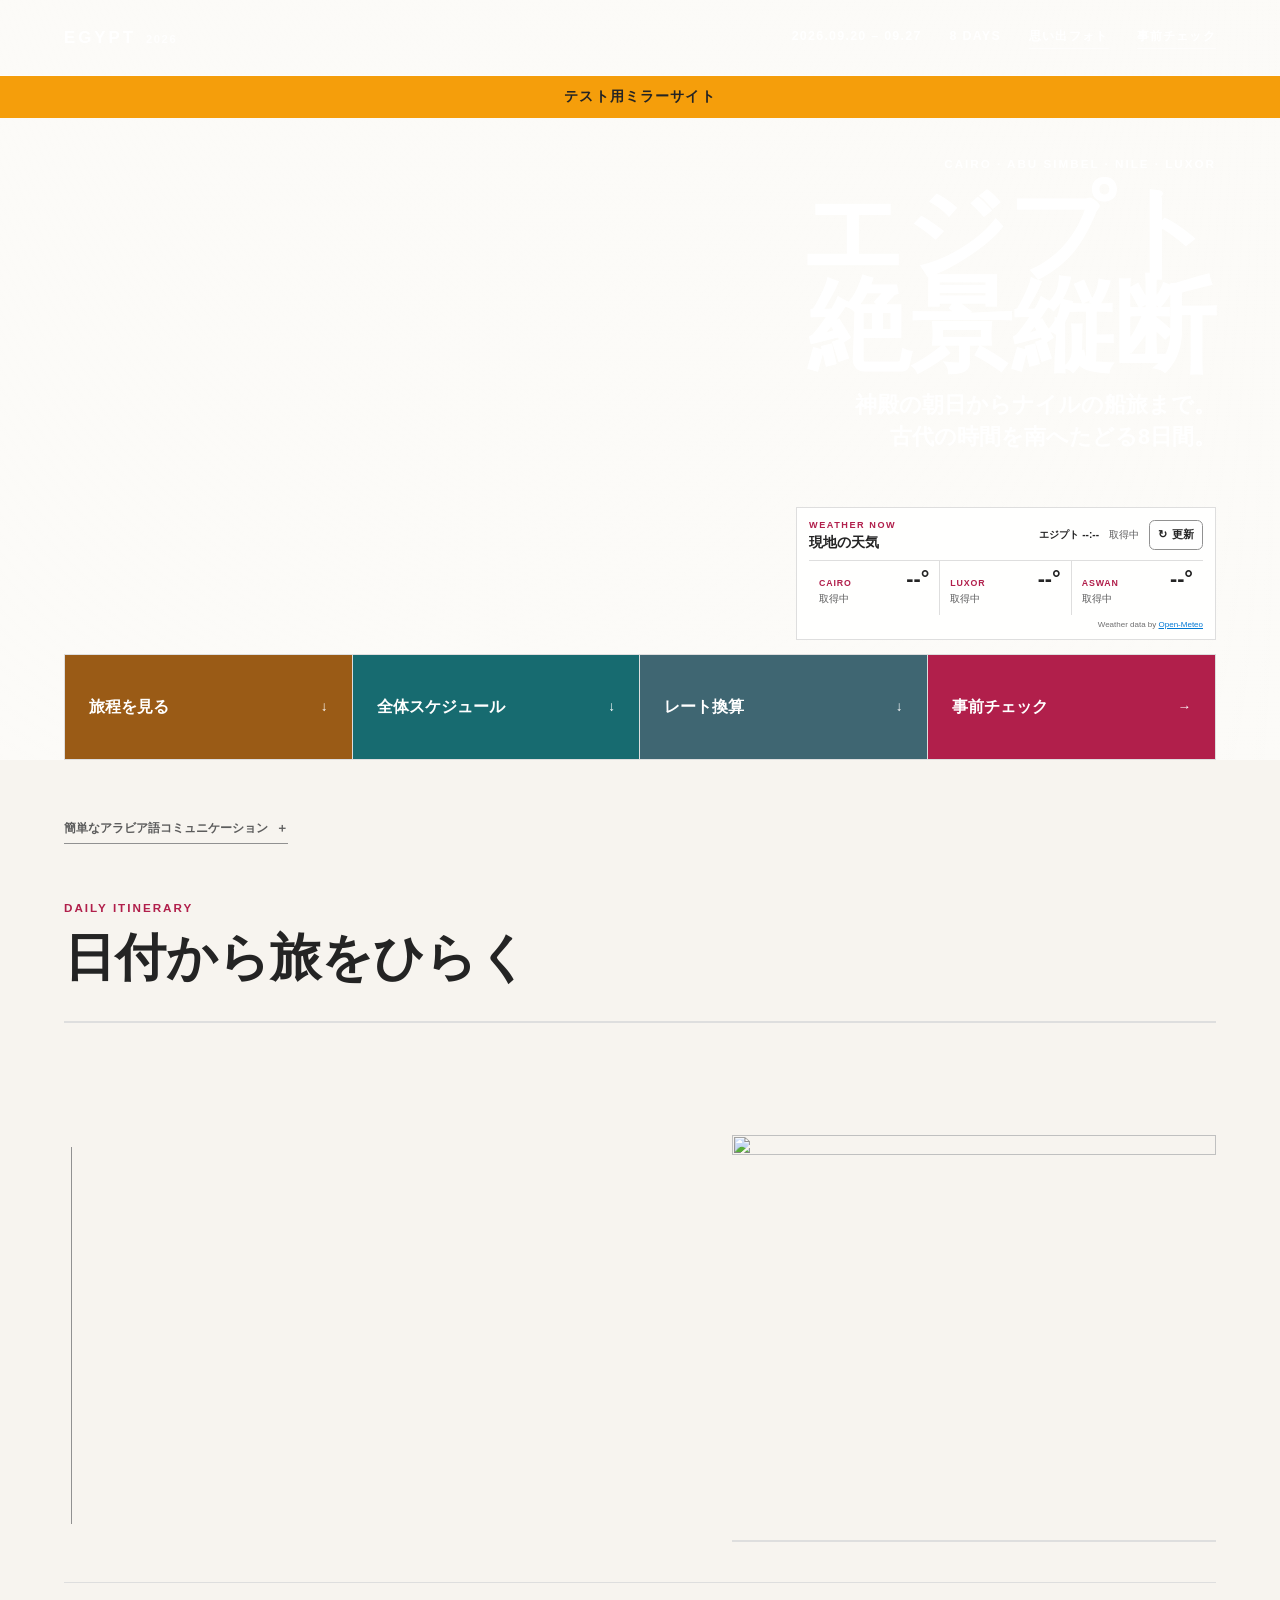
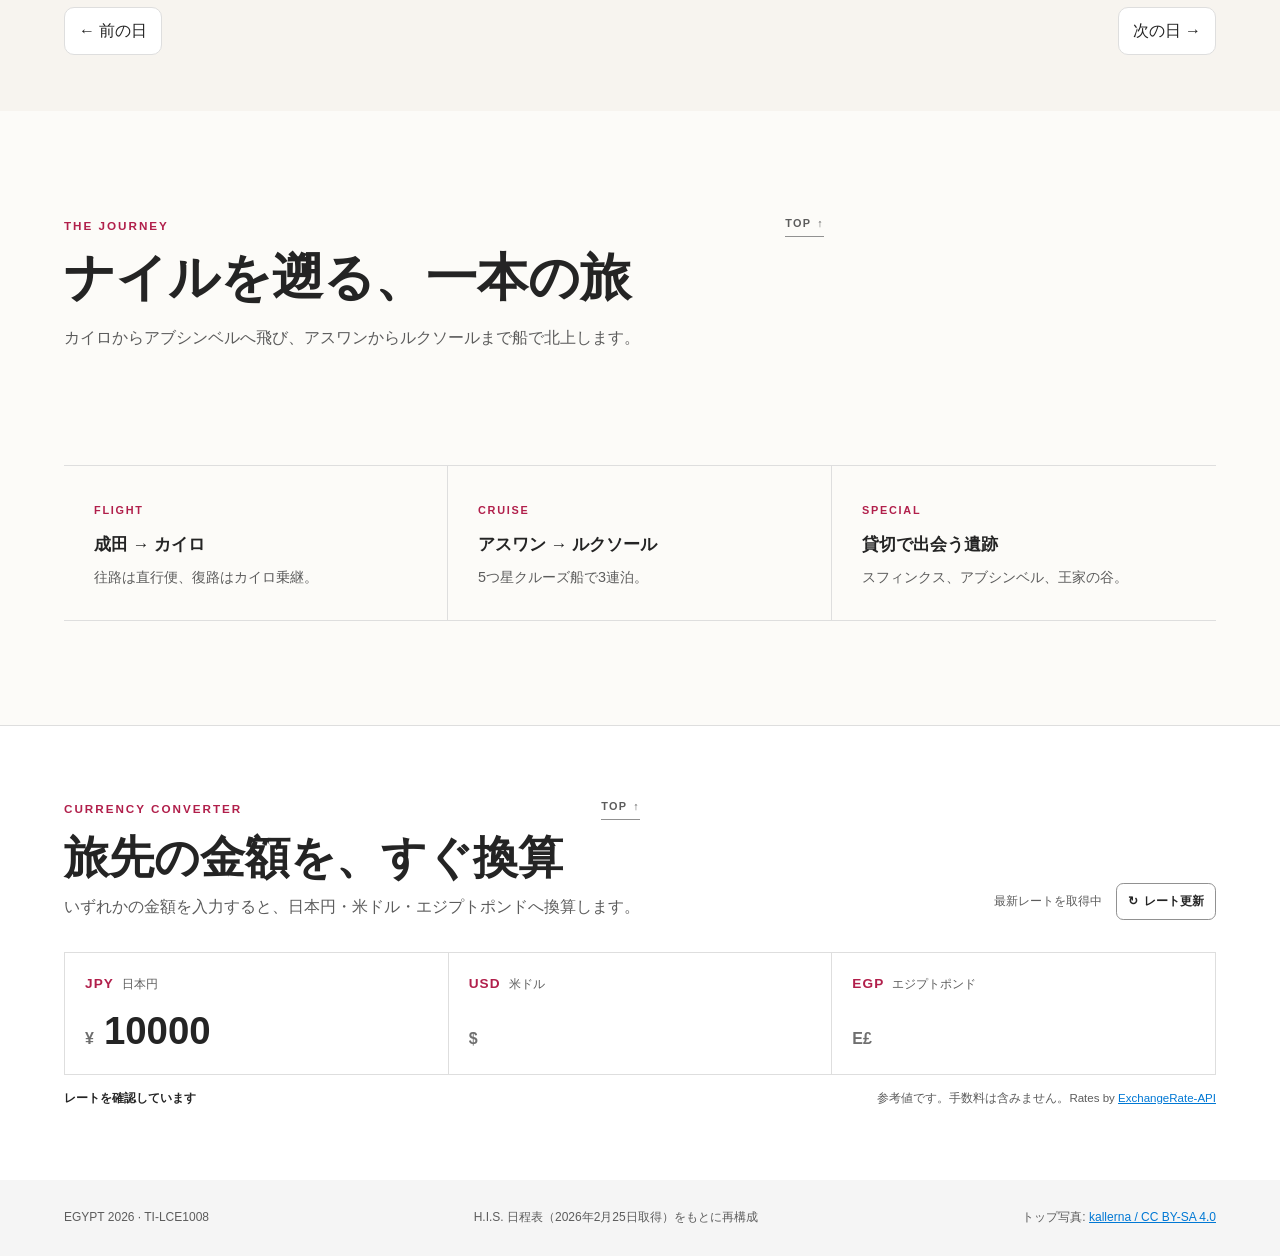
==== commit 0aca20d9: "Add personal travel photo albums" ====
--- a/index.html
+++ b/index.html
@@ -49,6 +49,7 @@
       <div class="topbar-meta">
         <span>2026.09.20 – 09.27</span>
         <span>8 DAYS</span>
+        <a class="topbar-link" href="memories.html">思い出フォト</a>
         <a class="topbar-link" href="checklist.html">事前チェック</a>
       </div>
     </nav>
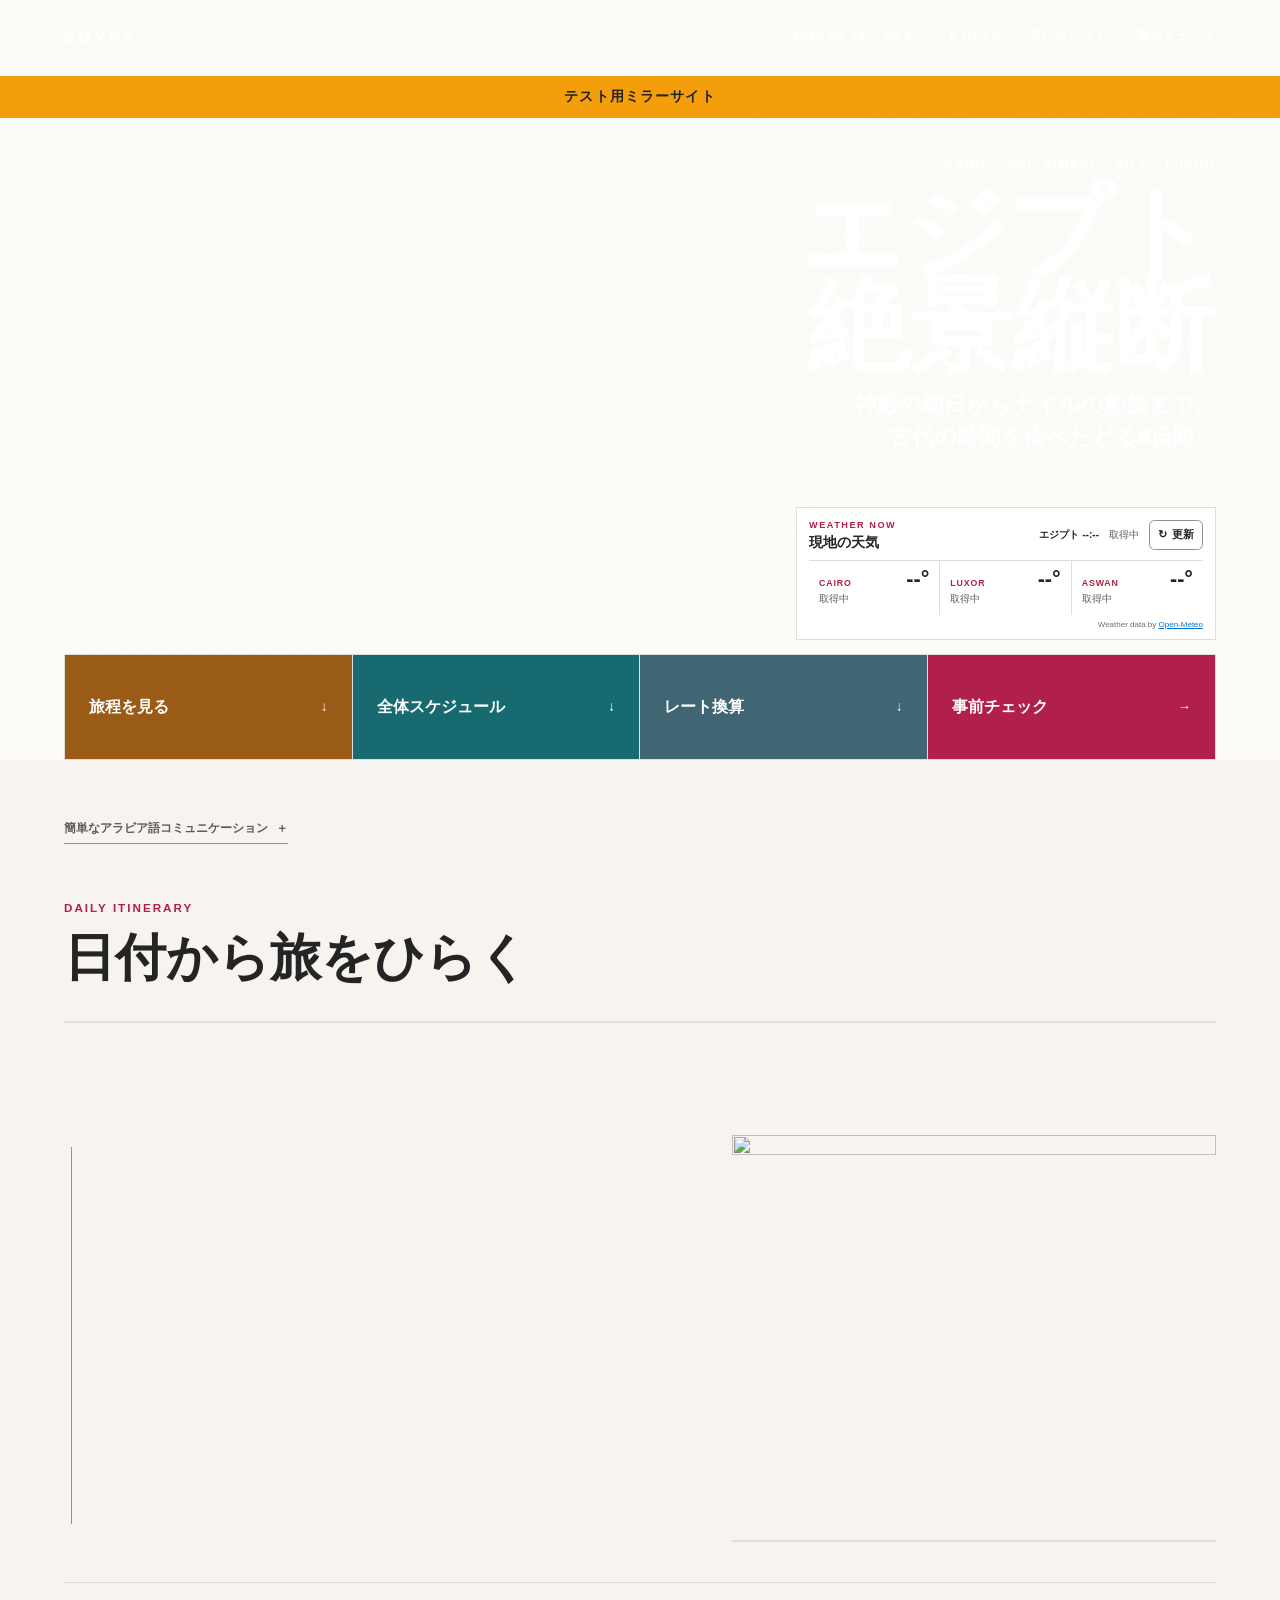
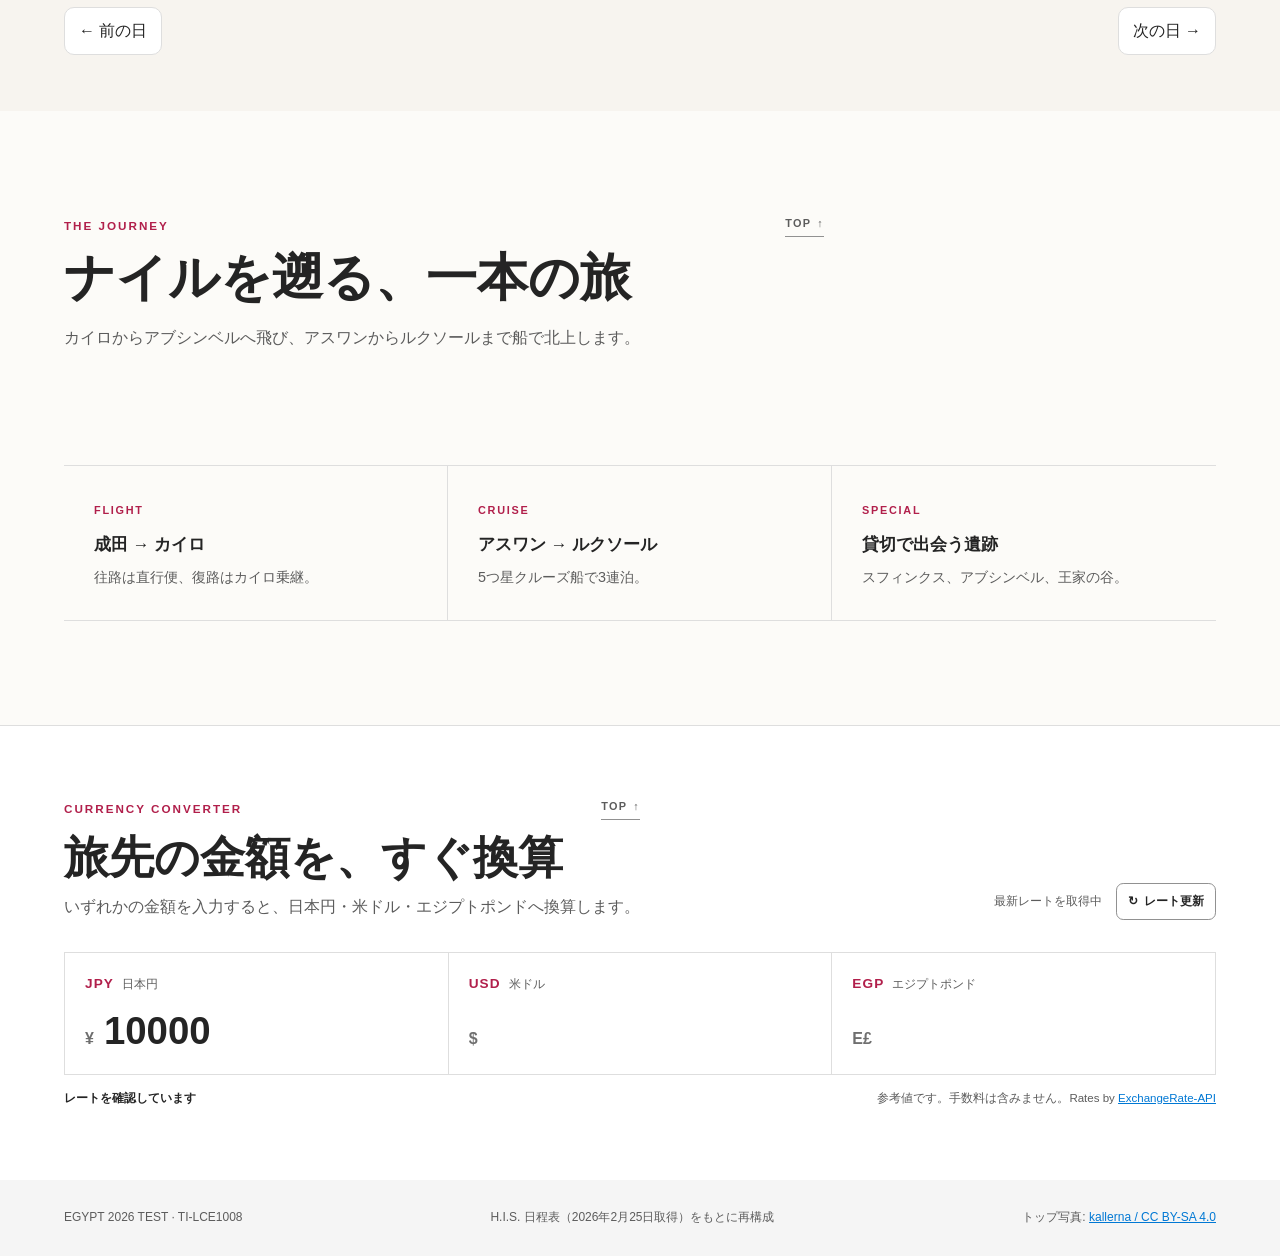
==== commit e4897a5c: "Rename test site branding" ====
--- a/index.html
+++ b/index.html
@@ -10,7 +10,7 @@
   <link rel="icon" type="image/png" sizes="48x48" href="assets/icons/favicon-48.png">
   <link rel="apple-touch-icon" sizes="180x180" href="assets/icons/apple-touch-icon.png">
   <link rel="manifest" href="site.webmanifest">
-  <title>Egypt 2026 | 旅のしおり</title>
+  <title>Egypt 2026 test | 旅のしおり</title>
   <style>
     :root {
       color-scheme: light;
@@ -45,7 +45,7 @@
 <body>
   <header class="hero" id="top">
     <nav class="topbar" aria-label="メインナビゲーション">
-      <a class="brand" href="#top"><span>EGYPT</span><small>2026</small></a>
+      <a class="brand" href="#top"><span>EGYPT</span><small>2026 TEST</small></a>
       <div class="topbar-meta">
         <span>2026.09.20 – 09.27</span>
         <span>8 DAYS</span>
@@ -184,7 +184,7 @@
   </main>
 
   <footer>
-    <p>EGYPT 2026 · TI-LCE1008</p>
+    <p>EGYPT 2026 TEST · TI-LCE1008</p>
     <p>H.I.S. 日程表（2026年2月25日取得）をもとに再構成</p>
     <p>トップ写真: <a href="https://commons.wikimedia.org/wiki/File:The_Sphinx_and_Pyramid_of_Khafre.jpg" target="_blank" rel="noreferrer">kallerna / CC BY-SA 4.0</a></p>
   </footer>
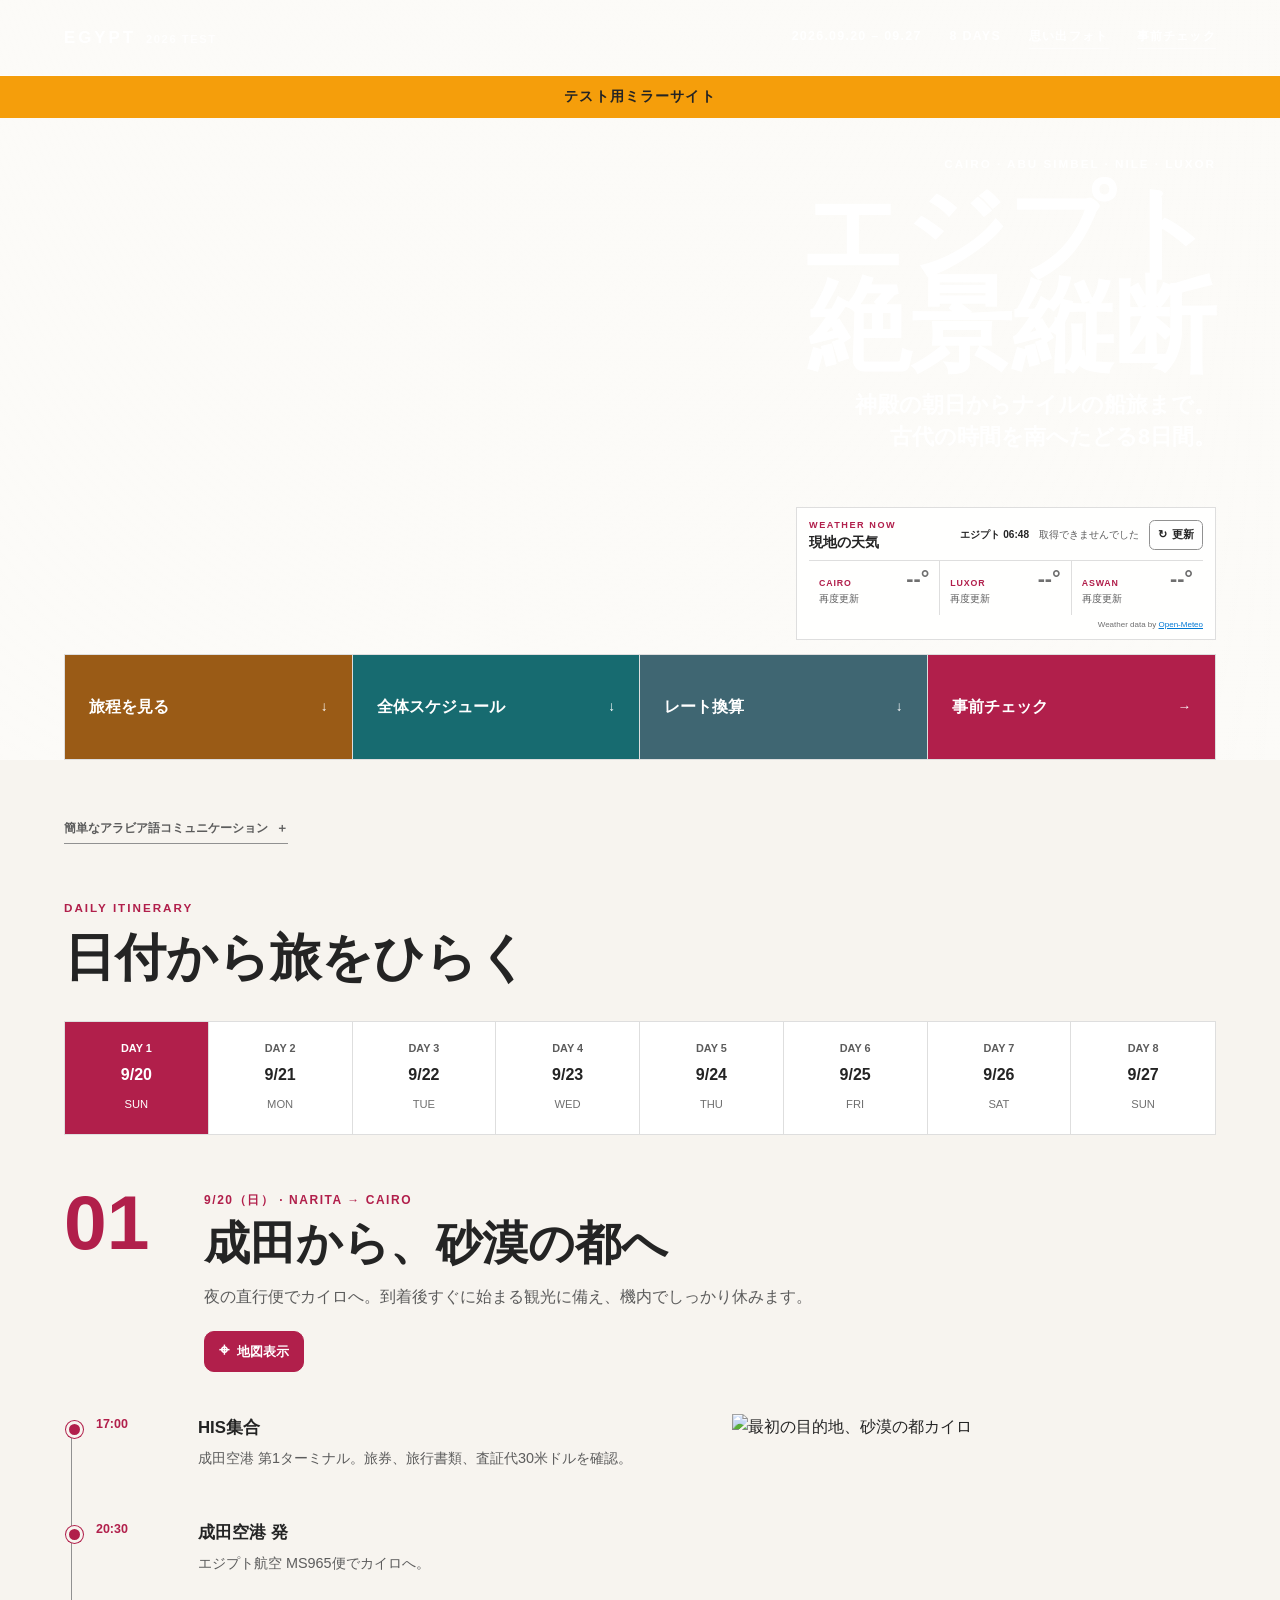
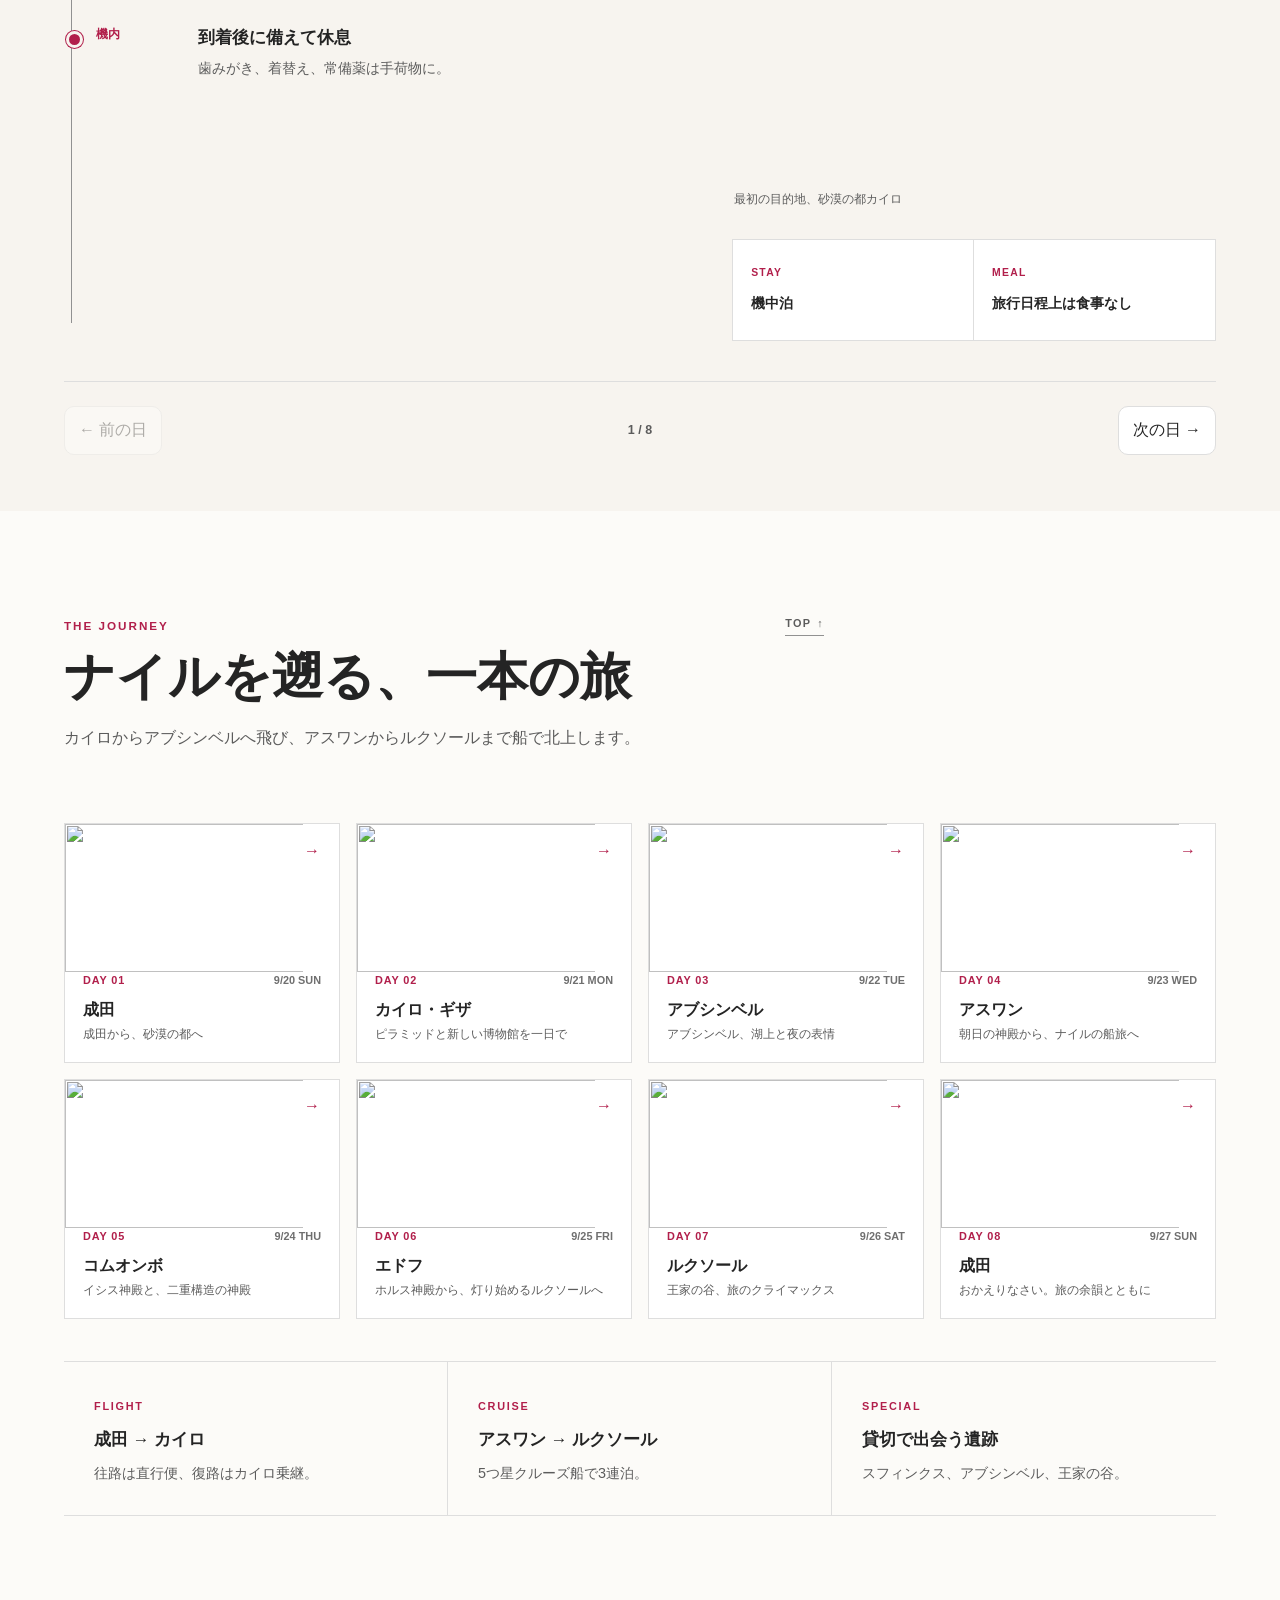
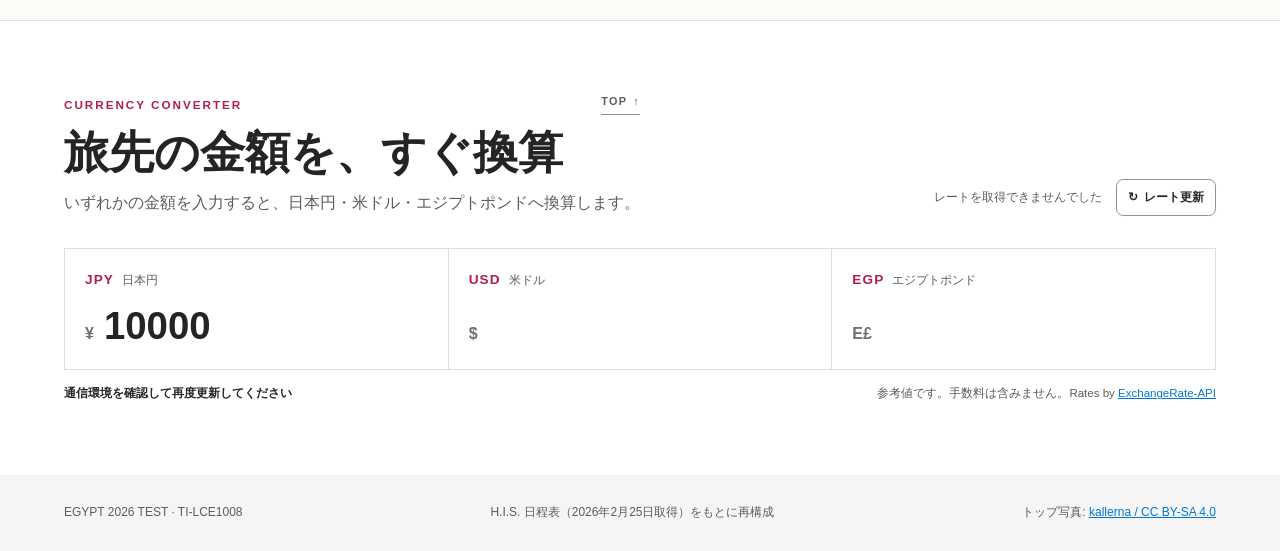
==== commit 41f1a8f7: "Improve shared trip and memory features" ====
--- a/index.html
+++ b/index.html
@@ -39,8 +39,10 @@
       --cp-highlight: rgba(177, 31, 75, 0.12);
     }
   </style>
-  <link rel="stylesheet" href="styles.css?v=20260817-13">
-  <script src="app.js?v=20260817-6" defer></script>
+  <link rel="stylesheet" href="https://cdn.jsdelivr.net/npm/leaflet@1.9.4/dist/leaflet.css">
+  <link rel="stylesheet" href="styles.css?v=20260820-1">
+  <script src="https://cdn.jsdelivr.net/npm/leaflet@1.9.4/dist/leaflet.js" defer></script>
+  <script src="app.js?v=20260820-1" defer></script>
 </head>
 <body>
   <header class="hero" id="top">
@@ -107,6 +109,9 @@
             <p class="day-location" id="day-location"></p>
             <h3 id="day-title"></h3>
             <p id="day-summary"></p>
+            <button class="map-open-button" type="button" id="map-open">
+              <span aria-hidden="true">⌖</span> 地図表示
+            </button>
           </div>
         </div>
         <div class="day-layout">
@@ -231,5 +236,25 @@
       </dl>
     </div>
   </dialog>
+
+  <dialog class="map-dialog" id="map-dialog" aria-labelledby="map-title">
+    <button type="button" class="dialog-close" id="map-close" aria-label="地図を閉じる">×</button>
+    <div class="map-dialog-content">
+      <header class="map-dialog-heading">
+        <div>
+          <p class="eyebrow" id="map-kicker"></p>
+          <h2 id="map-title"></h2>
+        </div>
+        <p id="map-summary"></p>
+      </header>
+      <div class="map-layout">
+        <div class="egypt-map" id="egypt-map" aria-label="選択日のエジプト地図"></div>
+        <div class="map-route-panel">
+          <div class="map-route-meta" id="map-route-meta"></div>
+          <ol class="map-stop-list" id="map-stop-list"></ol>
+        </div>
+      </div>
+    </div>
+  </dialog>
 </body>
 </html>
--- a/styles.css
+++ b/styles.css
@@ -184,6 +184,9 @@
 .day-location { margin: 0 0 6px; color: var(--cp-accent); font-size: .75rem; font-weight: 800; letter-spacing: .13em; }
 .day-intro h3 { margin: 0; font-size: clamp(2rem, 3.6vw, 3.35rem); line-height: 1.15; }
 .day-intro h3 + p { max-width: 680px; margin: 14px 0 0; color: var(--cp-text-muted); }
+.map-open-button { display: inline-flex; align-items: center; gap: 8px; margin-top: 20px; padding: 9px 14px; border: 1px solid var(--cp-accent); border-radius: .625rem; background: var(--cp-accent); color: var(--cp-accent-fg); font-size: .8rem; font-weight: 800; cursor: pointer; }
+.map-open-button span { font-size: 1.1rem; line-height: 1; }
+.map-open-button:hover { background: var(--cp-accent-hover); }
 .day-layout { display: grid; grid-template-columns: minmax(0, 1.1fr) minmax(340px, .9fr); gap: clamp(40px, 6vw, 90px); }
 .timeline { position: relative; padding-left: 32px; }
 .timeline::before { content: ""; position: absolute; top: 12px; bottom: 18px; left: 7px; width: 1px; background: var(--cp-border-strong); }
@@ -322,6 +325,60 @@
 .arabic-phrases dd { margin: 0; color: var(--cp-accent); font-weight: 800; }
 .arabic-phrases small { display: block; margin-top: 3px; color: var(--cp-text-muted); font-size: .7rem; font-weight: 400; }
 
+.map-dialog { width: min(1120px, calc(100vw - 32px)); max-height: calc(100vh - 32px); padding: 0; overflow: hidden; border: 1px solid var(--cp-border); border-radius: 16px; background: var(--cp-surface); color: var(--cp-text); box-shadow: var(--cp-shadow); }
+.map-dialog::backdrop { background: var(--cp-overlay); backdrop-filter: blur(6px); }
+.map-dialog-content { max-height: calc(100vh - 34px); overflow-y: auto; padding: clamp(30px, 4vw, 52px); }
+.map-dialog-heading { display: grid; grid-template-columns: minmax(0, 1fr) minmax(220px, .7fr); gap: 40px; align-items: end; padding-right: 48px; }
+.map-dialog-heading h2 { margin: 0; font-size: clamp(1.8rem, 3vw, 3rem); line-height: 1.12; }
+.map-dialog-heading > p { margin: 0; color: var(--cp-text-muted); }
+.map-layout { display: grid; grid-template-columns: minmax(340px, .95fr) minmax(320px, 1.05fr); gap: 36px; margin-top: 30px; }
+.egypt-map { min-height: 520px; border: 1px solid var(--cp-border); background: var(--cp-bg-elevated); }
+.egypt-map > svg { display: block; width: 100%; height: min(62vh, 620px); }
+.egypt-map.leaflet-container { position: relative; height: min(62vh, 620px); overflow: hidden; font-family: inherit; }
+.egypt-map > .leaflet-pane, .egypt-map > .leaflet-control-container { position: absolute; inset: 0; }
+.egypt-map .leaflet-control-container { pointer-events: none; }
+.egypt-map .leaflet-control { pointer-events: auto; }
+.route-map-marker { display: grid; place-items: center; border: 3px solid var(--cp-surface); border-radius: 50%; background: var(--cp-accent); color: var(--cp-accent-fg); box-shadow: 0 2px 7px var(--cp-border-strong); }
+.route-map-marker span { font-size: .72rem; font-weight: 800; line-height: 1; }
+.leaflet-popup-content { min-width: 160px; color: var(--cp-text); font-family: inherit; }
+.leaflet-popup-content strong, .leaflet-popup-content small, .leaflet-popup-content em { display: block; }
+.leaflet-popup-content small { margin-top: 4px; color: var(--cp-text-muted); line-height: 1.4; }
+.leaflet-popup-content em { width: fit-content; margin-top: 8px; padding: 2px 6px; border: 1px solid var(--cp-border); border-radius: .625rem; color: var(--cp-text-soft); font-size: .68rem; font-style: normal; }
+.map-sea { fill: var(--cp-bg-elevated); }
+.map-neighbor { fill: var(--cp-surface-soft); stroke: var(--cp-border); stroke-width: 1; }
+.map-land, .map-sinai { fill: var(--cp-surface); stroke: var(--cp-border-strong); stroke-linejoin: round; stroke-width: 1.5; }
+.map-desert-texture { fill: url(#desert-texture); opacity: .18; }
+.map-desert-texture + * { pointer-events: none; }
+#desert-texture path { fill: none; stroke: var(--cp-warning); stroke-width: .7; }
+.map-gulf { fill: var(--cp-bg-elevated); stroke: var(--cp-border); stroke-width: 1; }
+.map-relief { fill: none; stroke: var(--cp-warning); stroke-linecap: round; stroke-width: 1.2; opacity: .35; }
+.map-nile-valley { fill: none; stroke: var(--cp-success); stroke-linecap: round; stroke-width: 12; opacity: .13; }
+.map-lake { fill: var(--cp-link); opacity: .72; }
+.map-nile, .map-delta { fill: none; stroke: var(--cp-link); stroke-linecap: round; stroke-width: 4; }
+.map-delta-fill { fill: var(--cp-success); opacity: .16; }
+.map-border { fill: none; stroke: var(--cp-border-strong); stroke-dasharray: 3 3; stroke-width: 1; }
+.map-water-label, .map-country-label { fill: var(--cp-text-soft); font-size: 12px; font-weight: 700; letter-spacing: .14em; }
+.map-country-label { font-size: 18px; }
+.map-small-label { font-size: 8px; letter-spacing: .05em; }
+.map-neighbor-label { fill: var(--cp-text-soft); font-size: 9px; font-weight: 700; letter-spacing: .12em; opacity: .7; }
+.map-city-label { fill: var(--cp-text-muted); font-size: 8px; font-weight: 700; }
+.map-route-line { stroke: var(--cp-accent); stroke-linecap: round; stroke-width: 5; }
+.map-route-line.is-flight { stroke-dasharray: 10 9; }
+.map-route-line.is-water { stroke: var(--cp-link); }
+.map-marker circle { fill: var(--cp-accent); stroke: var(--cp-surface); stroke-width: 4; }
+.map-marker text { fill: var(--cp-accent-fg); font-size: 12px; font-weight: 800; }
+.map-route-panel { align-self: start; }
+.map-route-meta { padding: 18px 20px; border: 1px solid var(--cp-border); background: var(--cp-surface-soft); }
+.map-route-meta span { display: block; color: var(--cp-accent); font-size: .65rem; font-weight: 800; letter-spacing: .14em; }
+.map-route-meta strong { display: block; margin-top: 5px; font-size: .92rem; }
+.map-stop-list { margin: 18px 0 0; padding: 0; list-style: none; border-top: 1px solid var(--cp-border); }
+.map-stop-list li { display: grid; grid-template-columns: 32px minmax(0, 1fr) auto; gap: 12px; align-items: start; padding: 16px 0; border-bottom: 1px solid var(--cp-border); }
+.map-stop-number { display: grid; width: 28px; height: 28px; place-items: center; border-radius: 50%; background: var(--cp-accent); color: var(--cp-accent-fg); font-size: .72rem; font-weight: 800; }
+.map-stop-list strong, .map-stop-list small { display: block; }
+.map-stop-list strong { font-size: .92rem; }
+.map-stop-list small { margin-top: 3px; color: var(--cp-text-muted); font-size: .76rem; line-height: 1.45; }
+.map-stop-list em { padding: 3px 7px; border: 1px solid var(--cp-border); border-radius: .625rem; color: var(--cp-text-soft); font-size: .64rem; font-style: normal; white-space: nowrap; }
+
 :focus-visible { outline: 3px solid var(--cp-link); outline-offset: 3px; }
 body.dialog-open { overflow: hidden; }
 
@@ -349,6 +406,7 @@
   .place-dialog[open] { grid-template-columns: 1fr; overflow-y: auto; }
   .dialog-media { min-height: 280px; max-height: 38vh; }
   .dialog-content { overflow: visible; }
+  .map-layout { grid-template-columns: minmax(300px, .9fr) minmax(280px, 1.1fr); gap: 24px; }
 }
 
 @media (max-width: 560px) {
@@ -428,6 +486,15 @@
   .arabic-phrases div { grid-template-columns: 1fr; gap: 3px; padding: 13px 0; }
   .place-dialog { width: calc(100vw - 16px); max-height: calc(100vh - 16px); }
   .dialog-content { padding: 32px 24px; }
+  .map-dialog { width: calc(100vw - 16px); max-height: calc(100vh - 16px); }
+  .map-dialog-content { padding: 28px 18px; }
+  .map-dialog-heading { display: block; padding-right: 36px; }
+  .map-dialog-heading > p { margin-top: 10px; font-size: .84rem; }
+  .map-layout { grid-template-columns: 1fr; gap: 22px; margin-top: 22px; }
+  .egypt-map { min-height: 430px; }
+  .egypt-map svg { height: 430px; }
+  .map-stop-list li { grid-template-columns: 30px minmax(0, 1fr); }
+  .map-stop-list em { grid-column: 2; justify-self: start; }
 }
 
 @media (prefers-reduced-motion: reduce) {
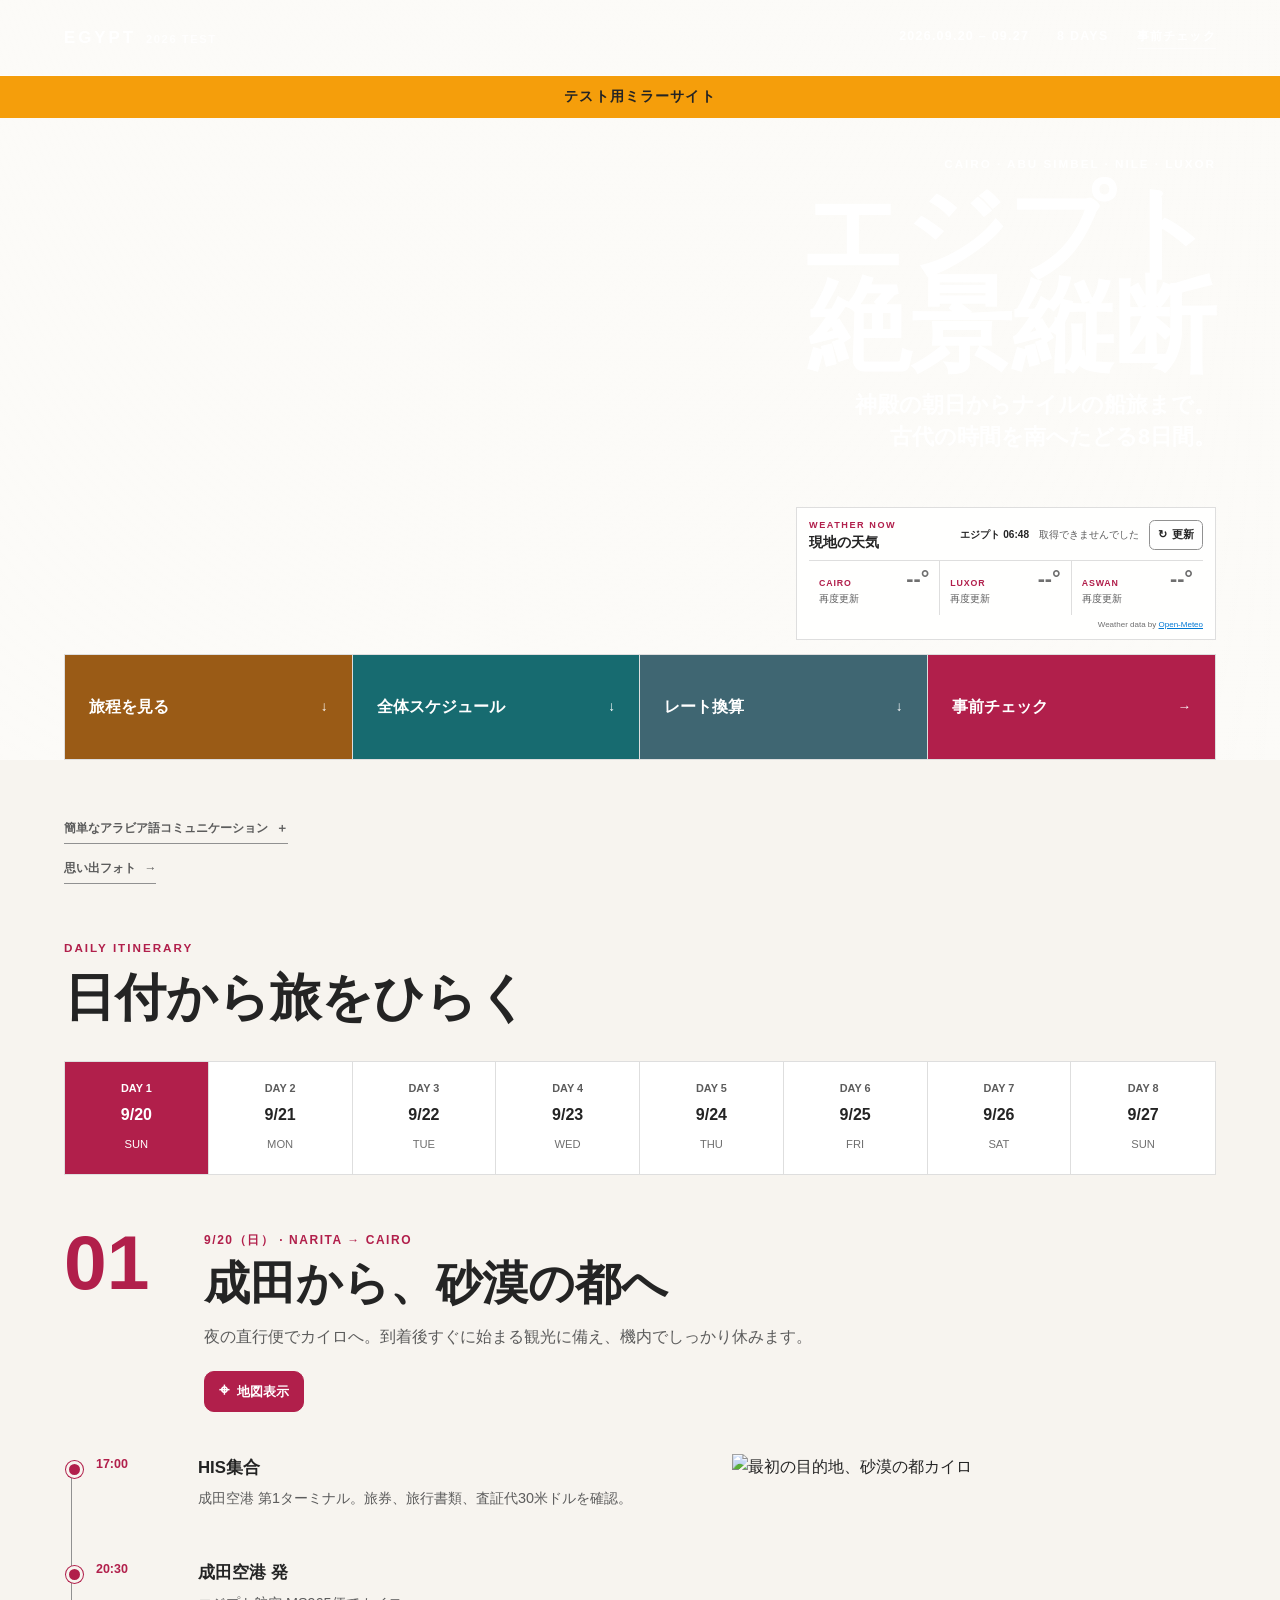
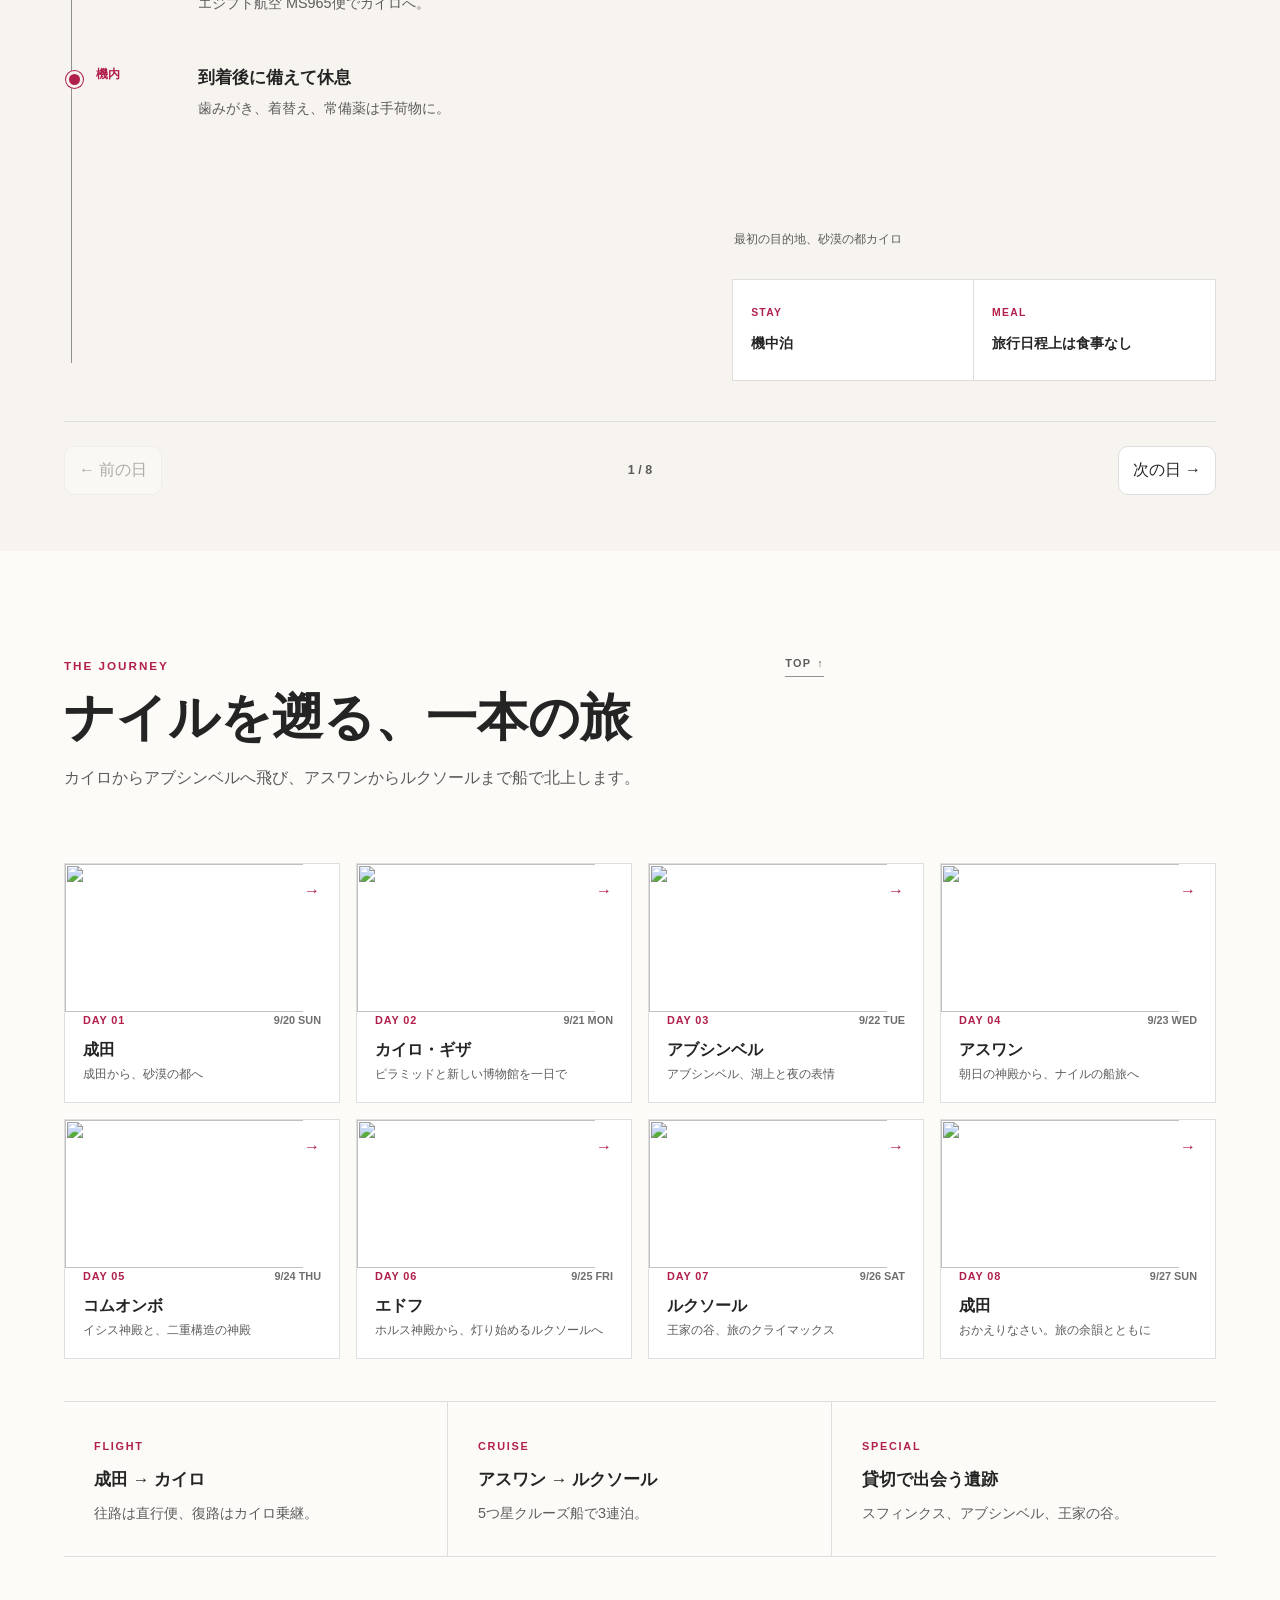
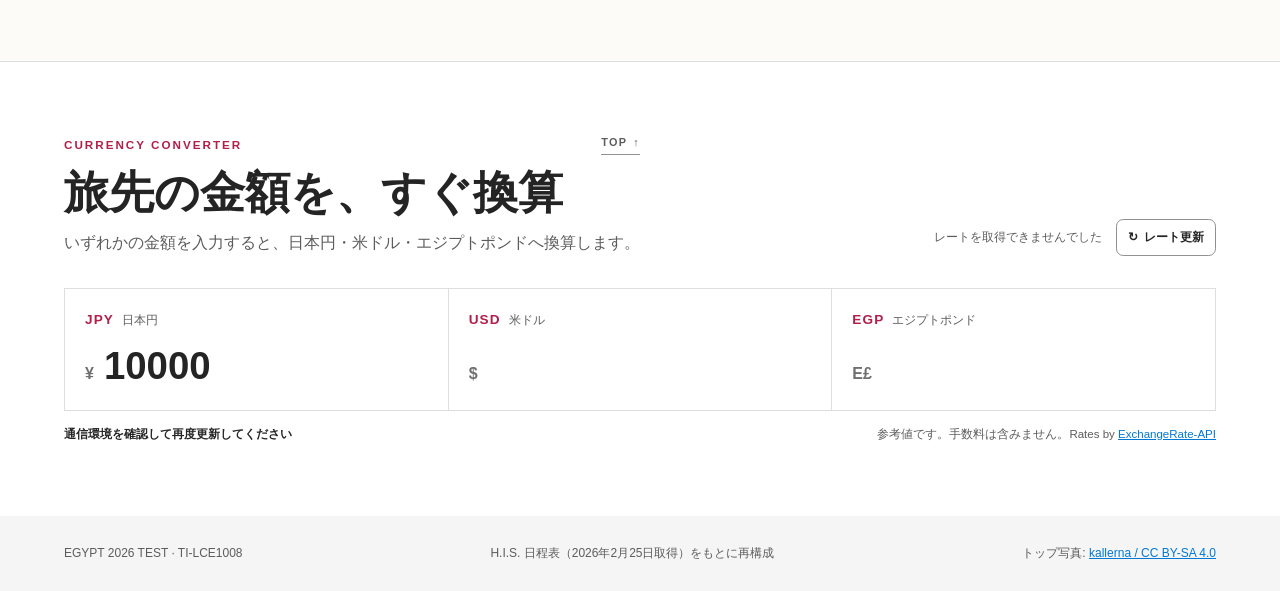
==== commit 69f3a4e7: "Move memories link below Arabic phrases" ====
--- a/index.html
+++ b/index.html
@@ -40,7 +40,7 @@
     }
   </style>
   <link rel="stylesheet" href="https://cdn.jsdelivr.net/npm/leaflet@1.9.4/dist/leaflet.css">
-  <link rel="stylesheet" href="styles.css?v=20260820-1">
+  <link rel="stylesheet" href="styles.css?v=20260820-2">
   <script src="https://cdn.jsdelivr.net/npm/leaflet@1.9.4/dist/leaflet.js" defer></script>
   <script src="app.js?v=20260820-1" defer></script>
 </head>
@@ -51,7 +51,6 @@
       <div class="topbar-meta">
         <span>2026.09.20 – 09.27</span>
         <span>8 DAYS</span>
-        <a class="topbar-link" href="memories.html">思い出フォト</a>
         <a class="topbar-link" href="checklist.html">事前チェック</a>
       </div>
     </nav>
@@ -93,9 +92,14 @@
 
   <main>
     <section class="itinerary" id="itinerary" aria-labelledby="itinerary-title">
-      <button class="itinerary-extra" type="button" id="arabic-open">
-        簡単なアラビア語コミュニケーション <span aria-hidden="true">＋</span>
-      </button>
+      <div class="itinerary-tools">
+        <button class="itinerary-extra" type="button" id="arabic-open">
+          簡単なアラビア語コミュニケーション <span aria-hidden="true">＋</span>
+        </button>
+        <a class="itinerary-extra" href="memories.html">
+          思い出フォト <span aria-hidden="true">→</span>
+        </a>
+      </div>
       <div class="section-heading compact">
         <p class="eyebrow">DAILY ITINERARY</p>
         <h2 id="itinerary-title">日付から旅をひらく</h2>
--- a/styles.css
+++ b/styles.css
@@ -167,7 +167,8 @@
 .overview-bands p { margin: 8px 0 0; color: var(--cp-text-muted); font-size: .9rem; }
 
 .itinerary { padding-bottom: 56px; }
-.itinerary-extra { display: flex; align-items: center; width: fit-content; gap: 8px; margin: -46px 0 54px; padding: 0 0 5px; border: 0; border-bottom: 1px solid var(--cp-border-strong); background: transparent; color: var(--cp-text-muted); font-size: .76rem; font-weight: 700; cursor: pointer; }
+.itinerary-tools { display: grid; justify-items: start; gap: 14px; width: fit-content; margin: -46px 0 54px; }
+.itinerary-extra { display: flex; align-items: center; width: fit-content; gap: 8px; padding: 0 0 5px; border: 0; border-bottom: 1px solid var(--cp-border-strong); background: transparent; color: var(--cp-text-muted); font-size: .76rem; font-weight: 700; text-decoration: none; cursor: pointer; }
 .itinerary-extra:hover { border-color: var(--cp-accent); color: var(--cp-accent); }
 .date-strip { display: grid; grid-template-columns: repeat(8, 1fr); border: 1px solid var(--cp-border); background: var(--cp-surface); }
 .date-button { min-width: 0; padding: 18px 8px; border: 0; border-right: 1px solid var(--cp-border); background: transparent; cursor: pointer; }
@@ -434,7 +435,7 @@
   .weather-card strong { font-size: 1.1rem; }
   .weather-card p { overflow: hidden; font-size: .57rem; text-overflow: ellipsis; white-space: nowrap; }
   main > section { padding: 76px 20px; }
-  .itinerary-extra { margin-top: -30px; margin-bottom: 42px; }
+  .itinerary-tools { margin-top: -30px; margin-bottom: 42px; }
   .currency { padding-top: 54px; padding-bottom: 54px; }
   .currency-heading { margin-bottom: 24px; }
   .currency-status { align-items: flex-start; }
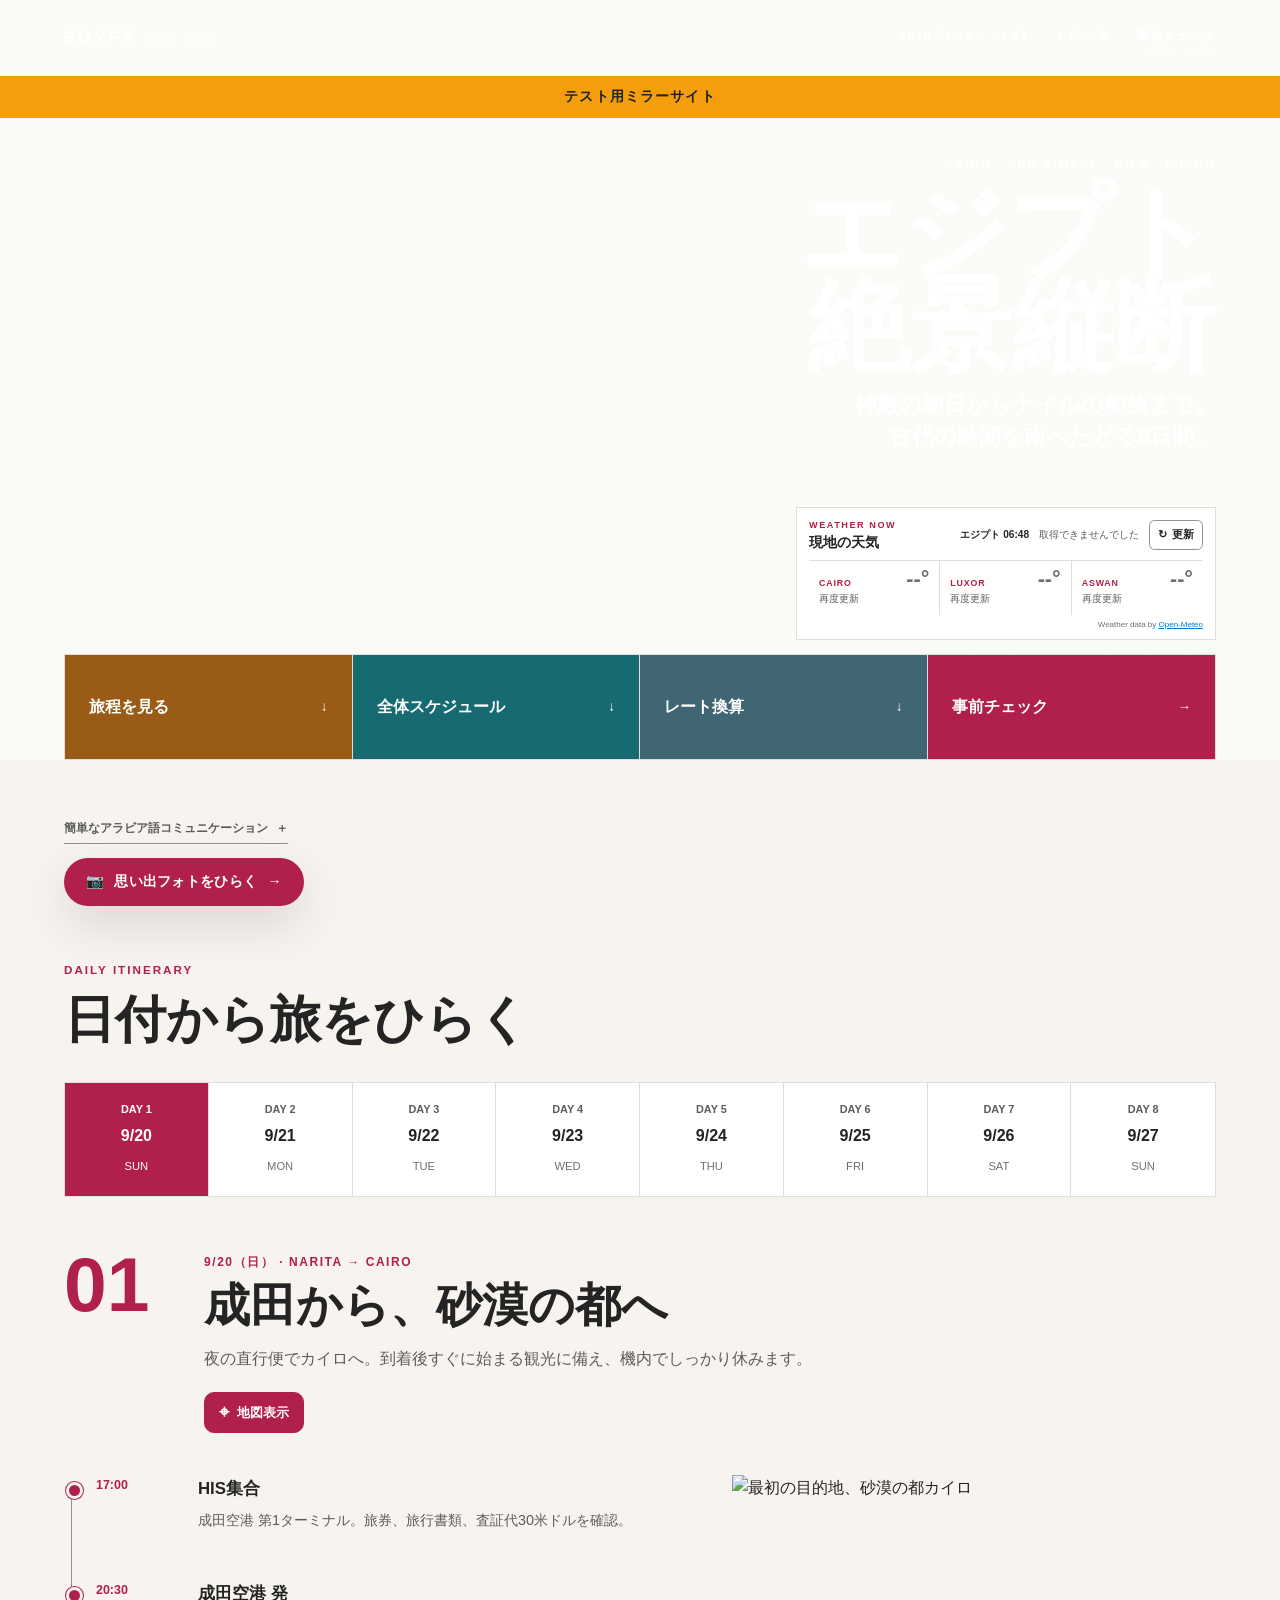
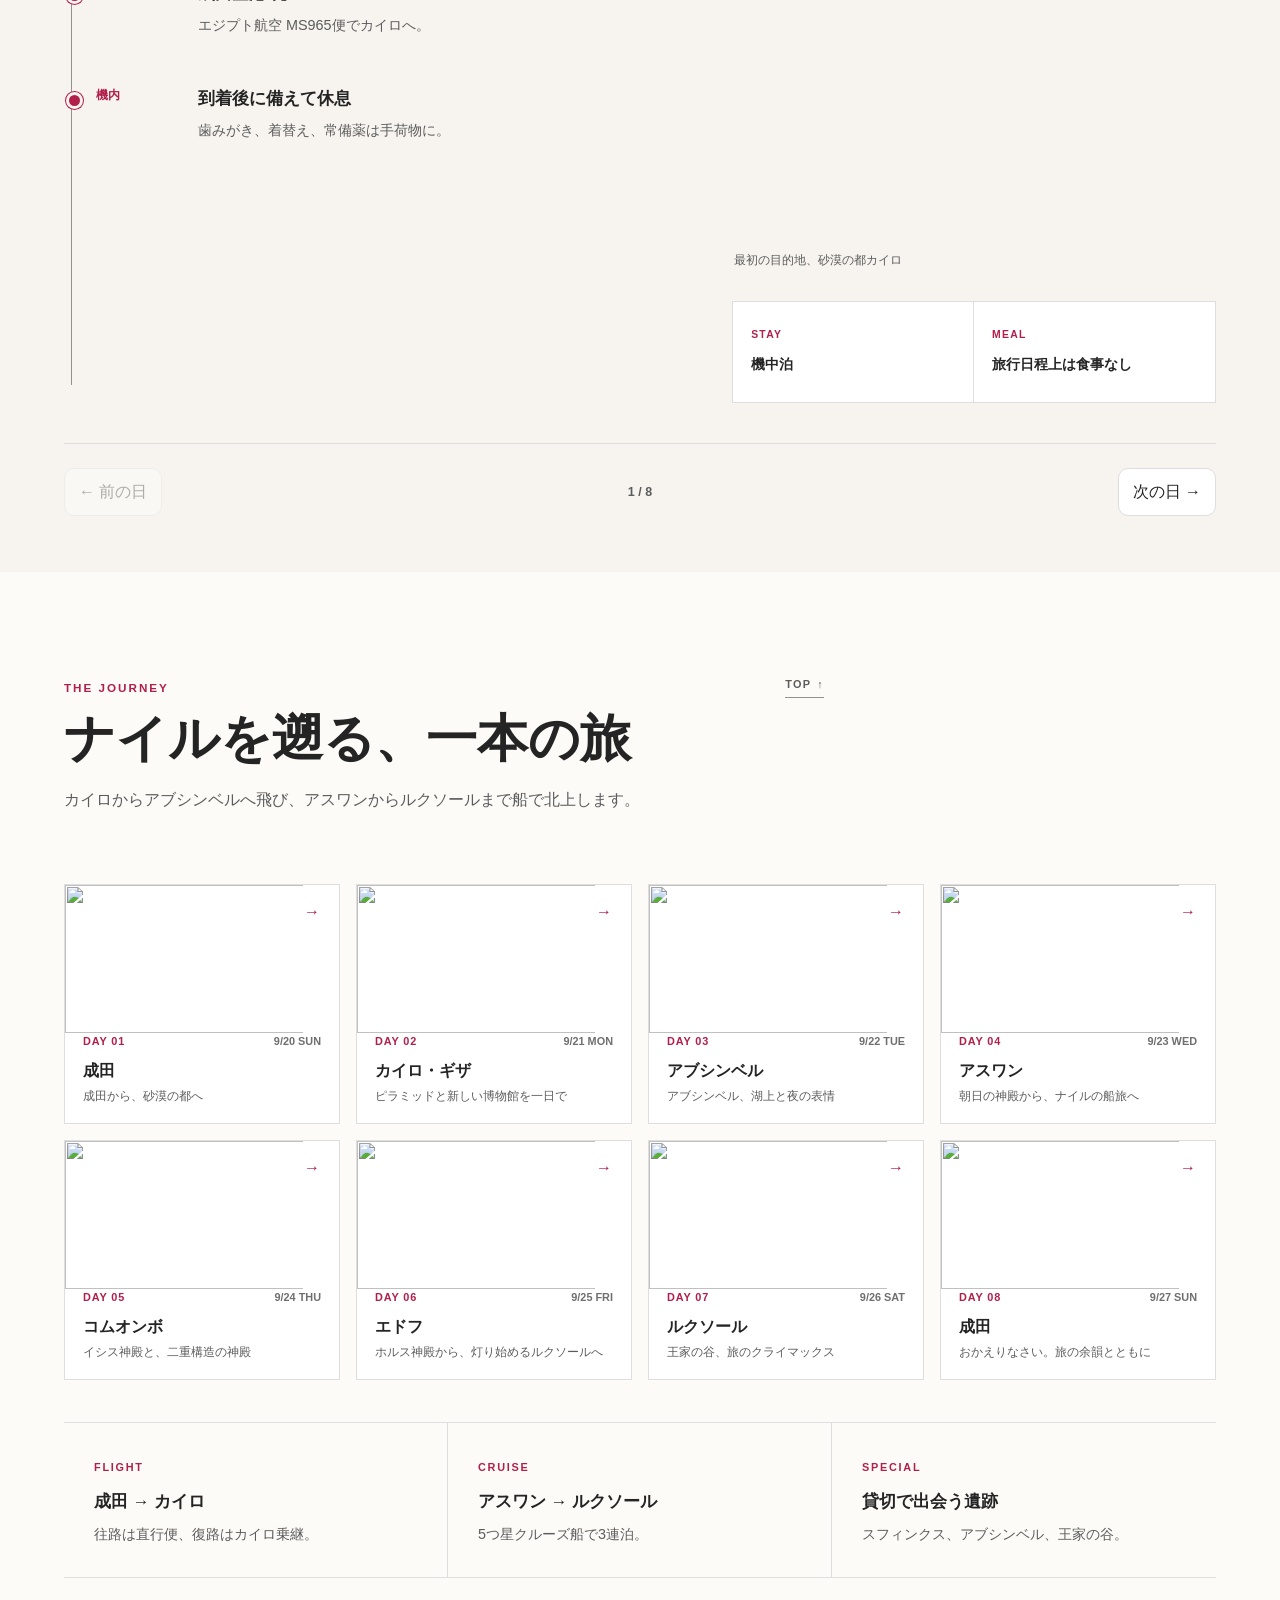
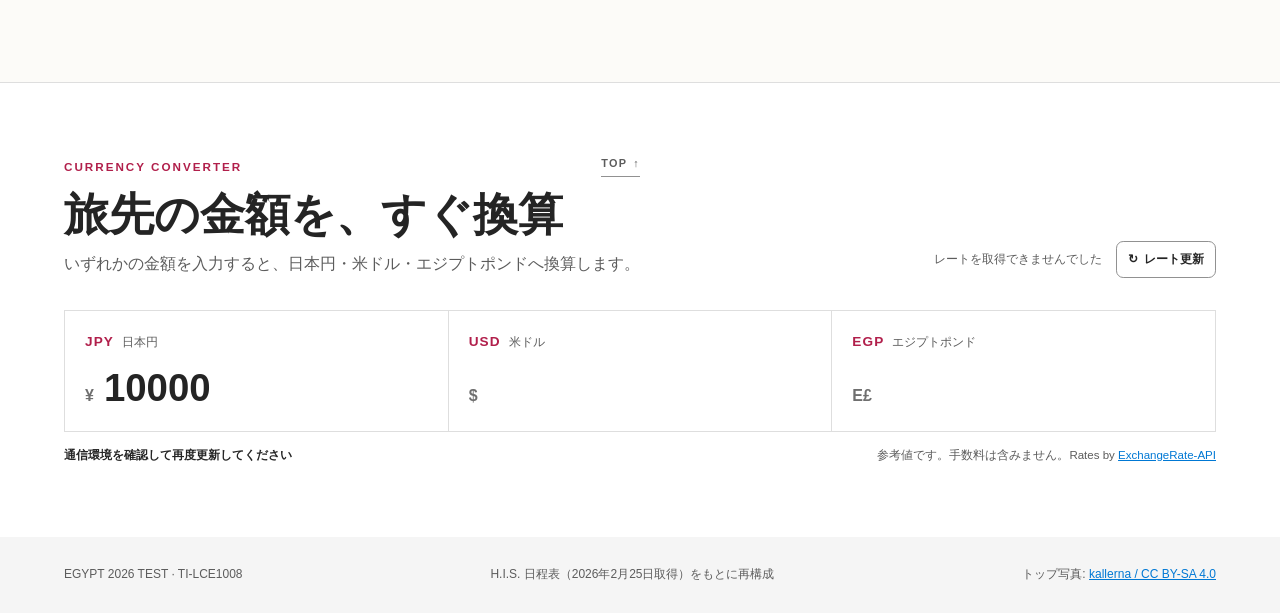
==== commit 27ebe9d7: "Emphasize memories link as accent button" ====
--- a/index.html
+++ b/index.html
@@ -40,7 +40,7 @@
     }
   </style>
   <link rel="stylesheet" href="https://cdn.jsdelivr.net/npm/leaflet@1.9.4/dist/leaflet.css">
-  <link rel="stylesheet" href="styles.css?v=20260820-2">
+  <link rel="stylesheet" href="styles.css?v=20260820-3">
   <script src="https://cdn.jsdelivr.net/npm/leaflet@1.9.4/dist/leaflet.js" defer></script>
   <script src="app.js?v=20260820-1" defer></script>
 </head>
@@ -96,8 +96,8 @@
         <button class="itinerary-extra" type="button" id="arabic-open">
           簡単なアラビア語コミュニケーション <span aria-hidden="true">＋</span>
         </button>
-        <a class="itinerary-extra" href="memories.html">
-          思い出フォト <span aria-hidden="true">→</span>
+        <a class="itinerary-memories" href="memories.html">
+          <span aria-hidden="true">📷</span> 思い出フォトをひらく <span aria-hidden="true">→</span>
         </a>
       </div>
       <div class="section-heading compact">
--- a/styles.css
+++ b/styles.css
@@ -170,6 +170,8 @@
 .itinerary-tools { display: grid; justify-items: start; gap: 14px; width: fit-content; margin: -46px 0 54px; }
 .itinerary-extra { display: flex; align-items: center; width: fit-content; gap: 8px; padding: 0 0 5px; border: 0; border-bottom: 1px solid var(--cp-border-strong); background: transparent; color: var(--cp-text-muted); font-size: .76rem; font-weight: 700; text-decoration: none; cursor: pointer; }
 .itinerary-extra:hover { border-color: var(--cp-accent); color: var(--cp-accent); }
+.itinerary-memories { display: inline-flex; align-items: center; gap: 10px; padding: 12px 22px; border-radius: 999px; background: var(--cp-accent); color: var(--cp-accent-fg); font-size: .9rem; font-weight: 800; letter-spacing: .02em; text-decoration: none; box-shadow: var(--cp-shadow); transition: background .2s ease, transform .2s ease; }
+.itinerary-memories:hover { background: var(--cp-accent-hover); transform: translateY(-1px); }
 .date-strip { display: grid; grid-template-columns: repeat(8, 1fr); border: 1px solid var(--cp-border); background: var(--cp-surface); }
 .date-button { min-width: 0; padding: 18px 8px; border: 0; border-right: 1px solid var(--cp-border); background: transparent; cursor: pointer; }
 .date-button:last-child { border-right: 0; }
